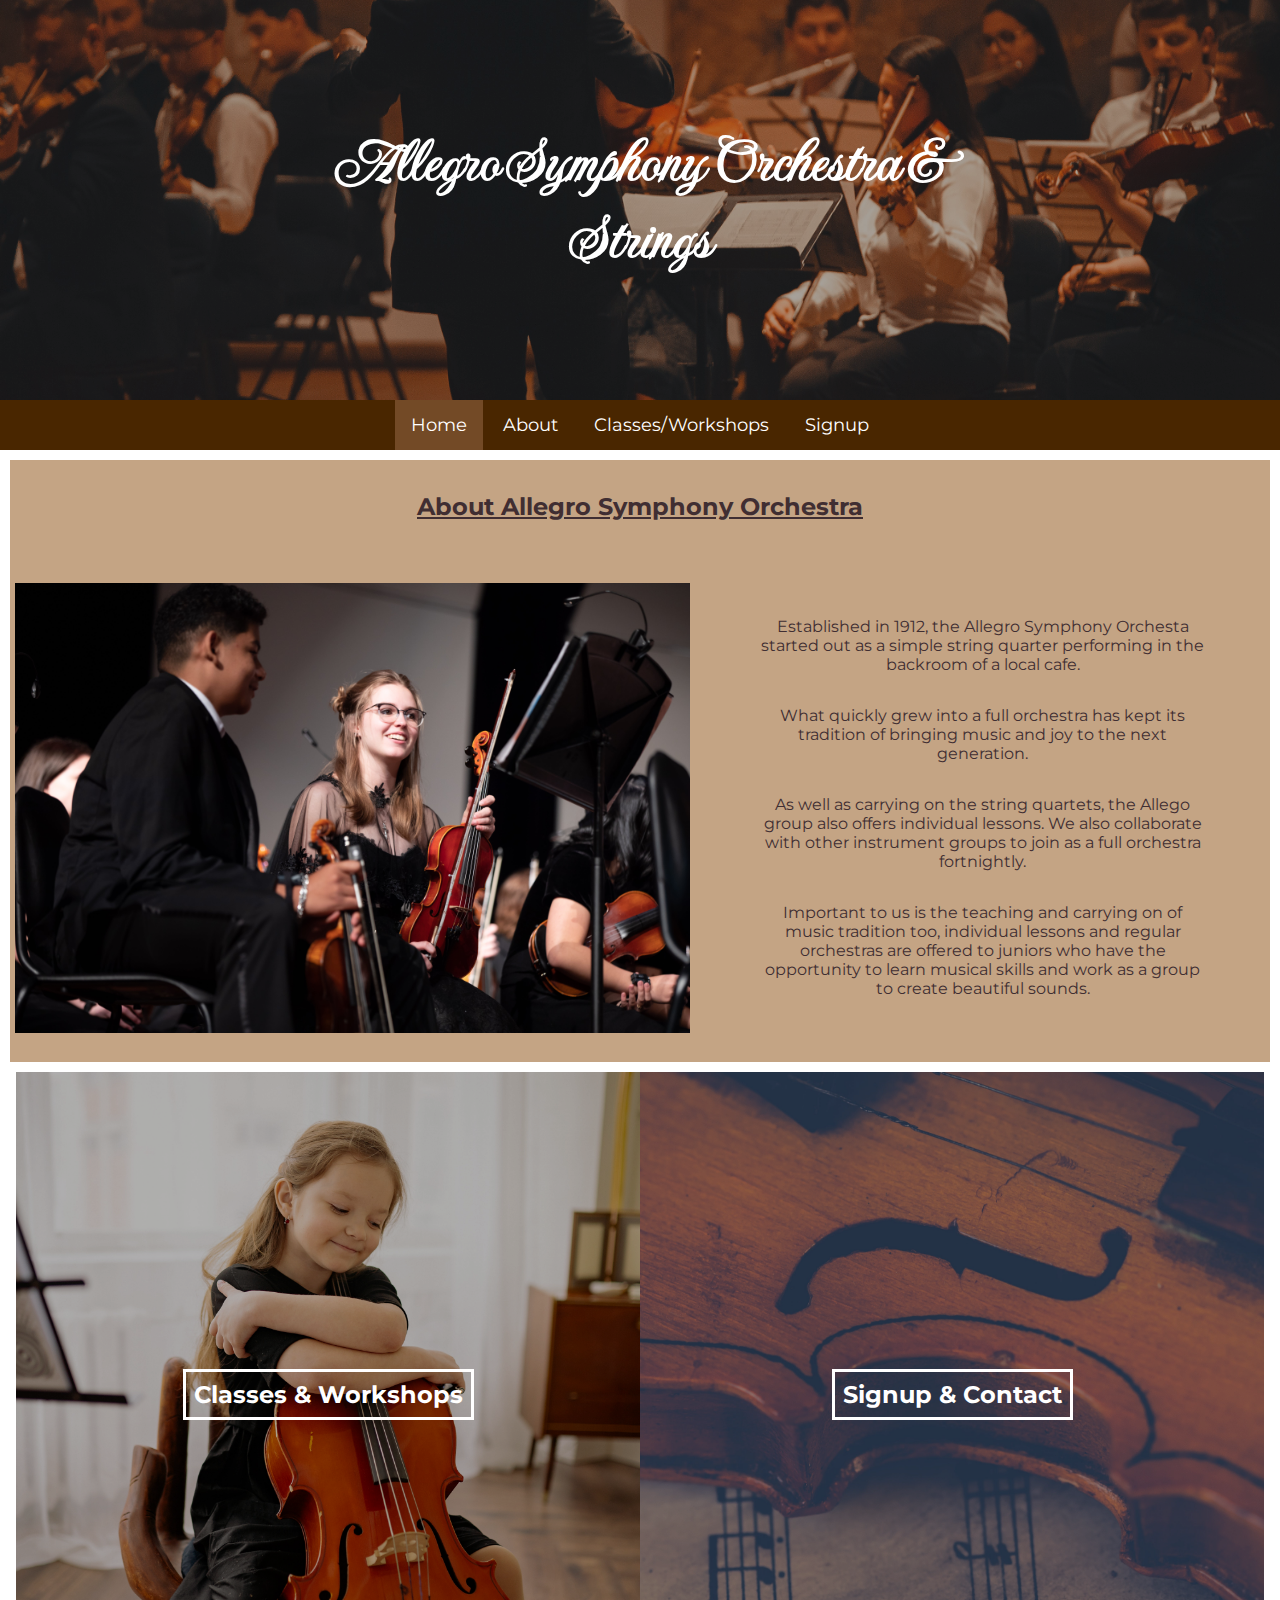
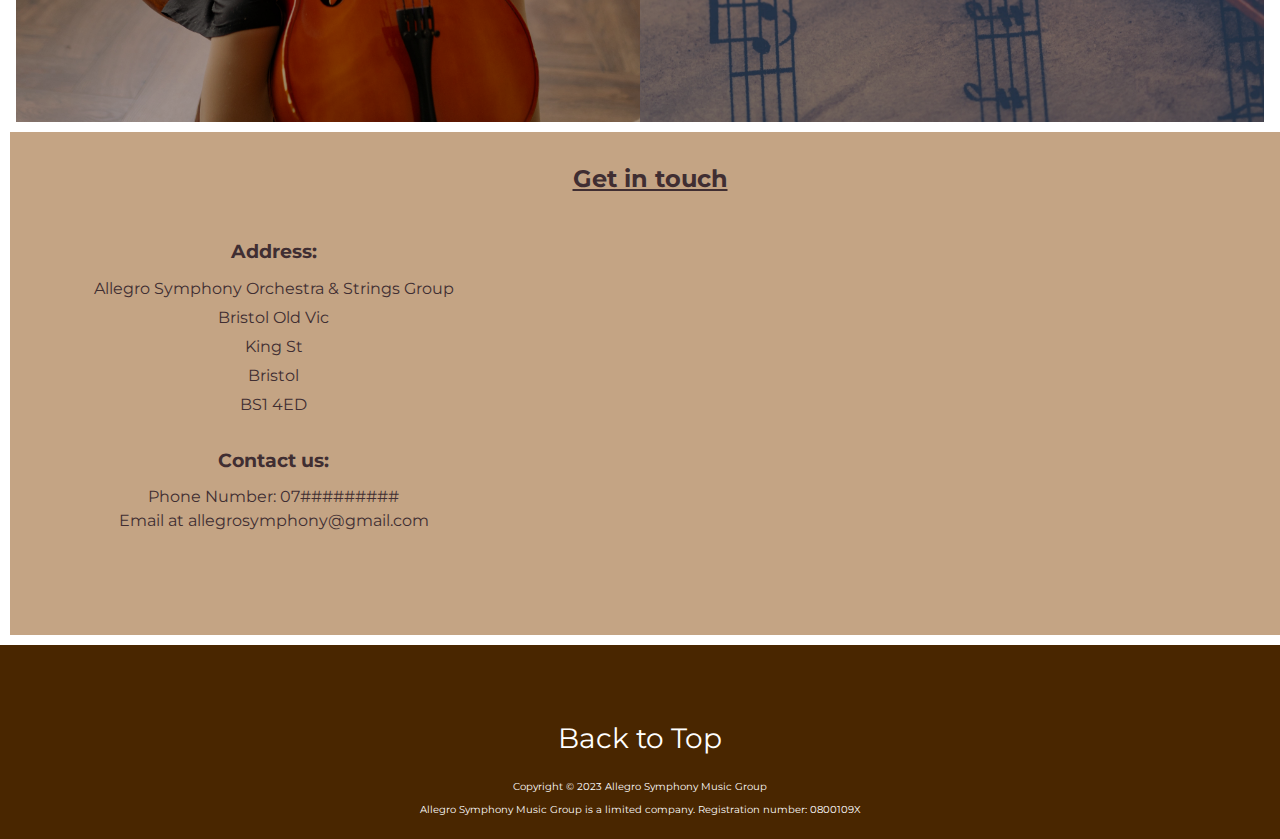
==== index.html @ e1b73933 "start of different screen sizes css, variable name rechanges" ====
<!DOCTYPE html>
<html lang="en-GB">
    <head>
        <meta charset="UTF-8">
        <meta name="viewport" content="width=device-width, initial-scale=1.0">
        <meta name="description" content="Code Institute Milestone Project 1. Orchestra and Strings Group.">
        <meta name="keywords" content="Orchestra, Strings, Milestone Project 1, Allegro Symphony">
        <meta name="author" content="Marcus Parker">

        <title>Allegro Symphony Orchestra</title>

        <!-- Add Bootstrap or other css framework -->
        <link rel="stylesheet" href="https://use.fontawesome.com/releases/v5.6.3/css/all.css" integrity="sha384-UHRtZLI+pbxtHCWp1t77Bi1L4ZtiqrqD80Kn4Z8NTSRyMA2Fd33n5dQ8lWUE00s/" crossorigin="anonymous"/>
        <link rel="stylesheet" href="assets/css/style.css">
    </head>

    <body>

        <!-- header including banner image and navbar -->
        <header>
            <div class="headerImage">
                <div class="headerTitle">
                    <h1>
                        <a href="index.html" title="Allegro Symphony Orchestra & Strings" rel="home">Allegro Symphony Orchestra & Strings</a>
                    </h1>
                </div>
            </div>
        </header>

        <!-- navbar -->
        <nav id="navBar">
            <ul>
                <li><a class="active" href="index.html" aria-label="Homepage for the music group">Home</a></li>
                <li><a href="about.html" aria-label="Information about the music group">About</a></li>
                <li><a href="classes.html" aria-label="Scheduling of different classes and workshops">Classes/Workshops</a></li>
                <li><a href="signup_form.html" aria-label="Signup as new applicatant or teacher to the music group">Signup</a></li>
            </ul>
        </nav>

        <!-- section about, has information about the overall website -->
        <section id="homeAbout">
            <h2> About Allegro Symphony Orchestra</h2>
            <div class="displayRow">
                <!-- <div> -->
                <img src="assets/images/orchestra-break.jpg" alt="orchestra players chatting during break">
                <!-- </div> -->

                <div class="text-center">
                    <p>Established in 1912, the Allegro Symphony Orchesta started out as a simple string quarter performing in the backroom of a local cafe.</p>
                    <p>What quickly grew into a full orchestra has kept its tradition of bringing music and joy to the next generation.</p>
                    <p>As well as carrying on the string quartets, the Allego group also offers individual lessons. We also collaborate with other instrument groups to join as a full orchestra fortnightly.</p>
                    <p>Important to us is the teaching and carrying on of music tradition too, individual lessons and regular orchestras are offered to juniors who have the opportunity to learn musical skills and work as a group to create beautiful sounds.</p>
                </div>
            </div>

            <!-- <img src="assets/images/orchestra-starters.jpg" alt="flute players in orchestra"> -->
        </section>

        <div id="homeClickthrough">
            <!-- section classes, redirects to webpage with information about different classes and times -->
            <div id="homeClasses">
                <h2><a href="classes.html">Classes & Workshops</a></h2>
            </div>

            <!-- section signup, redirects to webpage with signups for new students and teachers -->
            <div id="homeSignup">
                <h2><a href="signup_form.html">Signup & Contact</a></h2>
            </div>
        </div>

        <!-- section map, contains address to location and embedded map for easy visual of location -->
        <section id="homeContact">
            <h2>Get in touch</h2>
            <div class="displayRow">
                <div id="address">
                    <h3>Address:</h3>
                    <p>Allegro Symphony Orchestra & Strings Group</p>
                    <p>Bristol Old Vic</p>
                    <p>King St</p>
                    <p>Bristol</p>
                    <p>BS1 4ED</p>
    
                    <br>
    
                    <h3>Contact us:</h3>
                    <p>Phone Number: 07#########</p>
                    <a href="https://mail.google.com/" target="_blank" aria-label="link to send us an email">Email at allegrosymphony@gmail.com</a><br>
                </div>
    
                <iframe id="map" src="https://bit.ly/2QVfkiy" height="300" width="100%"></iframe>
            </div>
        </section>

        <!-- footer including social media links, copyright and back to top nav -->
        <footer class="footer">
            <div class="footer-text">
                <!-- links to social media, open in new tab -->
                <ul id="socialNetworks">
                    <li><a href="https://www.facebook.com" target="_blank" aria-label="Link to external page Facebook social media page"><i class="fab fa-facebook"></i></a></li>
                    <li><a href="https://www.twitter.com" target="_blank" aria-label="Link to external page Twitter social media page"><i class="fab fa-twitter-square"></i></a></li>
                    <li><a href="https://www.linkedin.com" target="_blank" aria-label="Link to external page Linkedin social media page"><i class="fab fa-linkedin"></i></a></li>
                    <li><a href="https://www.youtube.com" target="_blank" aria-label="Link to external page Youtube social media page"><i class="fab fa-youtube-square"></i></a></li>
                    <li><a href="https://www.instagram.com" target="_blank" aria-label="Link to external page Instragram social media page"><i class="fab fa-instagram"></i></a></li>
                    <li><a href="https://www.pinterest.co.uk" target="_blank" aria-label="Link to external page Pinterest social media page"><i class="fab fa-pinterest"></i></a></li>
                    <li><a href="https://www.vimeo.com" target="_blank" aria-label="Link to external page Vimeo social media page"><i class="fab fa-vimeo"></i></a></li>
                </ul>
    
                <!-- link to top of the page -->
                <p><a href="#top">Back to Top</a></p>
    
                <!-- copyright information, small text -->
                <div id="copyright">
                    <p>Copyright © 2023 Allegro Symphony Music Group</p>
                    <p>Allegro Symphony Music Group is a limited company. Registration number: 0800109X</p>
                </div>     
            </div>
        </footer>
        
    </body>
</html>
---- assets/css/style.css ----
@import url('https://fonts.googleapis.com/css2?family=Montserrat&display=swap');
@import url('https://fonts.googleapis.com/css2?family=Imperial+Script&display=swap');


/* Full page general properties *************************************************************************************************************************/
* {
    margin: 0;
    padding: 0;
    border: 0;
}

body {
    color: #402e32;
    font-family: 'Montserrat', sans-serif;
}

h2, h3 {
    padding: 5px;
    padding-bottom: 10px;
}

p {
    padding: 2px;
    padding-bottom: 8px;
}

iframe {
    height: 350px;
    width: auto;
}

img {
    height: 340px;
    width: auto;
}

a, a:hover, a:visited, a:active {
    color: inherit;
    text-decoration: none;
}

section {
    background-color: #c4a484;
    text-align: center;
    margin: 10px;
    height: fit-content;
}
/********************************************************************************************************************************************************/


/* All Pages Header and its children properties */
header {
    left: 0;
    top: 0;
    width: 100%;
    background-color: #492600;
    /* color: white; */
    /* text-align: center;  */
    /* font-size: x-large;  */
}

.headerImage {
    background-image: url("../images/orchestra.jpg");
    background-color: #492600;
    height: 400px;
    background-position: center;
    background-repeat: no-repeat;
    background-size: cover;
    position: relative;

    box-shadow: inset 0 0 0 100vmax rgba(0, 0, 0, .3);

    object-fit: cover;
    object-position: 50% 50%;
}

.headerTitle {
    left: 50%;
    top: 50%;
    text-align: center;
    color: white;
    font-size: xx-large;
    font-family: 'Imperial Script', cursive;

    position: absolute;
    transform: translate(-50%, -50%);
}

/* .navBar {
    height: 30px;
    text-align: center;
    position: sticky;
    top: 0;
    padding: 0;
    overflow: hidden;
    background-color: #e5b079;
}

.navBar ul {
    margin-top: 3px;
}

.navBar li {
    text-align: center;
    display: inline;
    padding: 20px;
    text-decoration: none;
    font-size: large;
    color: black;
}

.navBar li:hover {
    background-color: #492600;
    color: white;
}

.navBar li.active {
    background-color: #492600;
    color: white;
} */

#navBar {
    position: sticky;
    top: 0;
    text-align: center;
}

#navBar ul {
    list-style-type: none;
    overflow: hidden;
    background-color: #492600;
    padding: 0;
    margin: 0;
}

#navBar li {
    display: inline-block;
    font-size: large;
}

#navBar a {
    display: block;
    color: white;
    text-align: center;
    padding: 14px 16px;
    text-decoration: none;
}

#navBar a.active{
    background-color: #734a26; 
    color: white;
}

#navBar a:hover{
    background-color: #734a26;
    color: white;
}

/********************************************************************************************************************************************************/


/* General sections properties **************************************************************************************************************************/


.displayRow {
    display: flex;
    flex-direction: row;
    flex-wrap: nowrap;
    justify-content: center;
    align-items: center;
}
/********************************************************************************************************************************************************/


/* Home Page About Section and its children properties **************************************************************************************************/
#homeAbout {
    height: fit-content;
    display: flex;
    flex-direction: column;
    /* align-items: center; */
}

#homeAbout h2 {
    text-align: center;
    padding: 2rem;
    text-decoration: underline;
}

#homeAbout img {
    /* border: 2px solid #402e32; */
    height: 450px;
    padding: 5px;
}

.text-center {
    padding: 3rem;
    /* border: 2px solid #402e32; */
}

.text-center p {
    padding: 1rem;
}
/********************************************************************************************************************************************************/


/* Home Page Signup Section properties ******************************************************************************************************************/
#homeClickthrough {
    display: flex;
    flex-direction: row;
    flex-wrap: nowrap;
    /* width: 100%; */
    padding-right: 1rem;
    padding-left: 1rem;
    text-align: center;
}

#homeClasses {
    height: 650px;
    width: 100%;

    background-color: #492600;
    color: white;
    background-image: url("../images/cello_child.jpg");

    background-position: center;
    background-repeat: no-repeat;
    background-size: cover;
    /* position: relative; */

    box-shadow: inset 0 0 0 100vmax rgba(0, 0, 0, .3);

    display: grid;
    align-items: center;
}

#homeClasses a {
    border: 3px solid white;
    padding: 8px;
}

#homeSignup {
    height: 650px;
    width: 100%;

    background-color: #492600;
    color: white;
    background-image: url("../images/violin.jpg");

    background-position: center;
    background-repeat: no-repeat;
    background-size: cover;
    /* position: relative; */

    box-shadow: inset 0 0 0 100vmax rgba(0, 0, 0, .3);

    display: grid;
    align-items: center;
}

#homeSignup a {
    border: 3px solid white;
    padding: 8px;
}
/********************************************************************************************************************************************************/


/* Home Page Contact Section children properties *******************************************************************************************************/
#homeContact {
    height: fit-content;
    width: 100%;
    display: flex;
    flex-direction: column;
    flex-wrap: nowrap;
}

#homeContact h2 {
    padding: 2rem;
    text-decoration: underline;
}

#address {
    /* border: 2px solid #402e32; */
    height: 400px;
    width: 40%;
}

#address h3 {
    padding: 2%;
}

#address p {
    padding: 1%;
}

#map {
    /* border: 2px solid #402e32; */
    height: 400px;
    width: 58%;
    padding: 5px;
}
/*******************************************************************************************************************************************************/


/* All pages Footer and its children properties *********************************************************************************************************/
.footer {
    /* position: relative; */
    /* left: 0; */
    /* bottom: 0; */
    /* height: 165px; */
    /* width: 100%; */
    background-color: #492600;

    /* justify-content: center; */
    /* align-items: center; */

    /* text-align: center; */
    color: white;
    font-size: 175%;
}

.footer-text {
    text-align: center;
}

#socialNetworks {
    padding: 20px;
}

#socialNetworks li {
    list-style-type: none;
    display: inline;
    margin-left: 10px;
}

#copyright {
    padding: 15px;
    font-size: x-small;
}
/********************************************************************************************************************************************************/


/* All Pages Mobile first queries ***********************************************************************************************************************/
/* Larger than mobile */
@media only screen and (min-width: 400px) {
    #homeClickthrough {
        flex-direction: column;
    }

    .displayRow {
        flex-direction: column;
    }
}

/* Larger than phablet */
@media only screen and (min-width: 550px) {
    #homeClickthrough {
        flex-direction: column;
    }

    .displayRow {
        flex-direction: column;
    }
}

/* Larger than tablet */
@media only screen and (min-width: 750px) {
    #homeClickthrough {
        flex-direction: row;
    }

    .displayRow {
        flex-direction: column;
    }
}

/* Larger than desktop */
@media only screen and (min-width: 1000px) {

}

/* Larger than Desktop HD */
@media only screen and (min-width: 1200px) {
    #homeClickthrough {
        flex-direction: row;
    }

    .displayRow {
        flex-direction: row;
    }
}
/********************************************************************************************************************************************************/
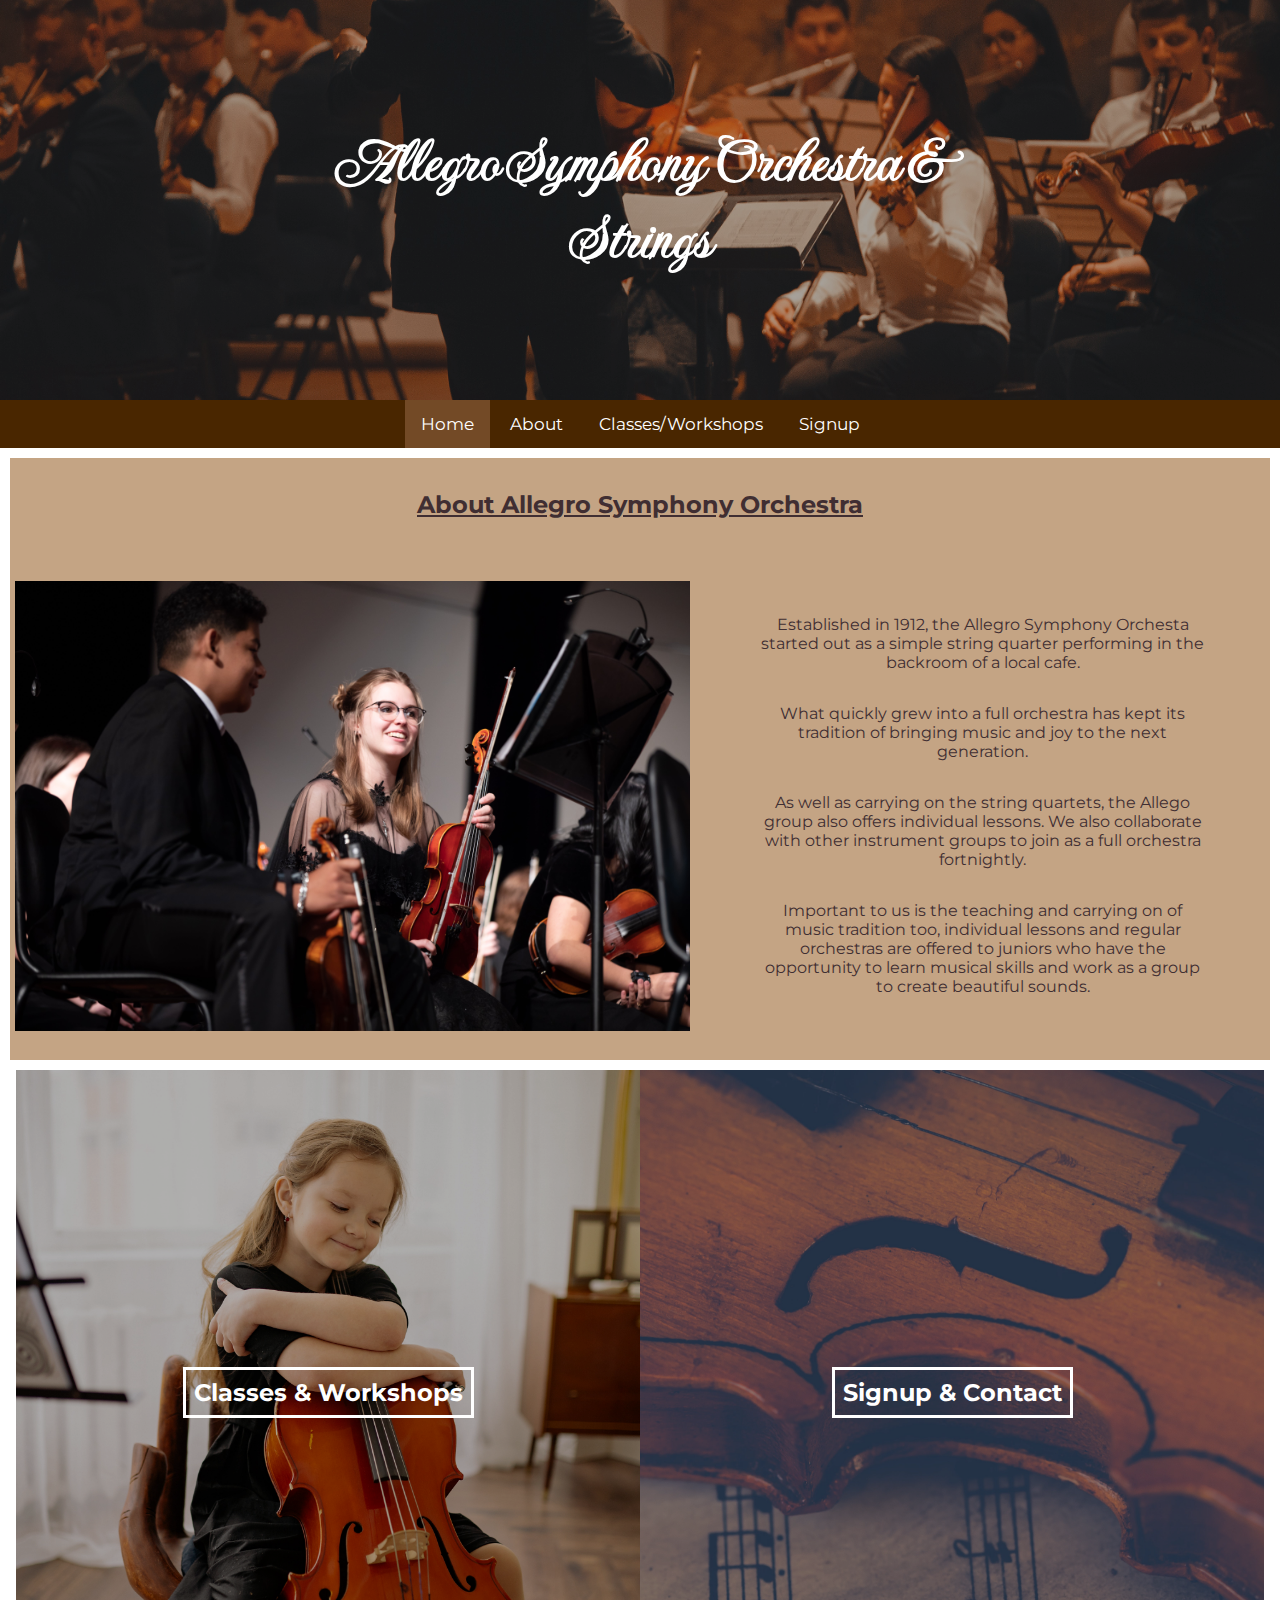
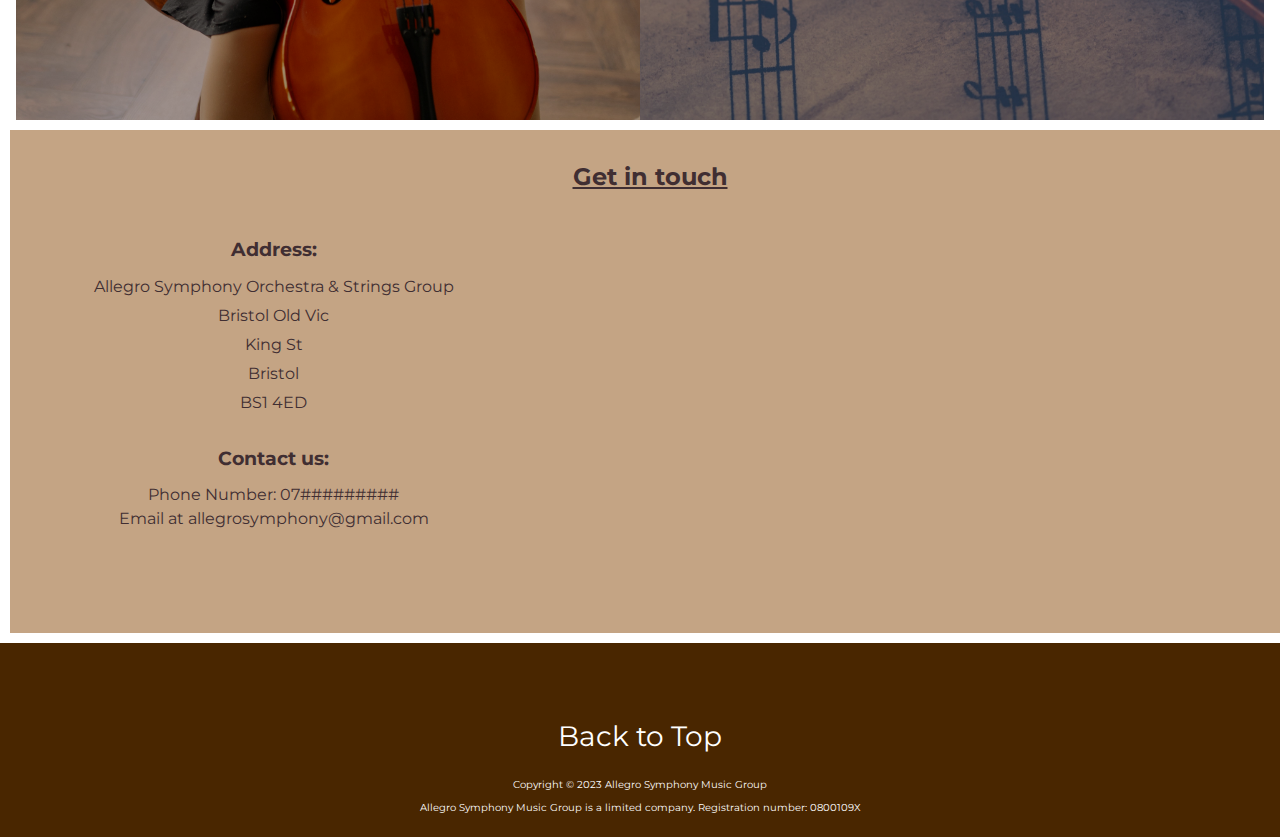
==== commit 678da81f: "mobile navbar: burger < 750px / blocks > 750px" ====
--- a/index.html
+++ b/index.html
@@ -29,11 +29,12 @@
 
         <!-- navbar -->
         <nav id="navBar">
-            <ul>
-                <li><a class="active" href="index.html" aria-label="Homepage for the music group">Home</a></li>
+            <a class="burgerIcon" href="javascript:void(0);" onclick="myFunction()"><i class="fa fa-bars"></i></a>
+            <ul id="menu">
+                <li><a class="active" href="index.html"  aria-label="Homepage for the music group">Home</a></li>
                 <li><a href="about.html" aria-label="Information about the music group">About</a></li>
-                <li><a href="classes.html" aria-label="Scheduling of different classes and workshops">Classes/Workshops</a></li>
-                <li><a href="signup_form.html" aria-label="Signup as new applicatant or teacher to the music group">Signup</a></li>
+                <li><a href="classes.html"  aria-label="Scheduling of different classes and workshops">Classes/Workshops</a></li>
+                <li><a href="signup_form.html"  aria-label="Signup as new applicatant or teacher to the music group">Signup</a></li>
             </ul>
         </nav>
 
@@ -45,7 +46,7 @@
                 <img src="assets/images/orchestra-break.jpg" alt="orchestra players chatting during break">
                 <!-- </div> -->
 
-                <div class="text-center">
+                <div class="textBody">
                     <p>Established in 1912, the Allegro Symphony Orchesta started out as a simple string quarter performing in the backroom of a local cafe.</p>
                     <p>What quickly grew into a full orchestra has kept its tradition of bringing music and joy to the next generation.</p>
                     <p>As well as carrying on the string quartets, the Allego group also offers individual lessons. We also collaborate with other instrument groups to join as a full orchestra fortnightly.</p>
@@ -87,13 +88,21 @@
                     <a href="https://mail.google.com/" target="_blank" aria-label="link to send us an email">Email at allegrosymphony@gmail.com</a><br>
                 </div>
     
-                <iframe id="map" src="https://bit.ly/2QVfkiy" height="300" width="100%"></iframe>
+                <iframe id="map" frameborder="0" src="https://www.google.com/maps/embed/v1/place?q=Bristol+Old+Vic+Theatre+School,+Downside+Road,+Clifton,+Bristol,+UK&key=AIzaSyBFw0Qbyq9zTFTd-tUY6dZWTgaQzuU17R8"></iframe>
+                <!-- <iframe id="map" src="https://bit.ly/2QVfkiy" height="300" width="100%"></iframe> -->
+                <!-- <div style="max-width:100%; overflow:hidden; color:red;width:500px; height:500px;">
+                    <div id="my-map-canvas" style="height:100%; width:100%;max-width:100%;">
+                        <iframe style="height:100%;width:100%;border:0;" frameborder="0" src="https://www.google.com/maps/embed/v1/place?q=Bristol+Old+Vic+Theatre+School,+Downside+Road,+Clifton,+Bristol,+UK&key=AIzaSyBFw0Qbyq9zTFTd-tUY6dZWTgaQzuU17R8"></iframe>
+                    </div>
+                    <a class="our-googlemap-code" href="https://kbj9qpmy.com/bp" id="get-map-data">Internet Provider</a>
+                    <style>#my-map-canvas img{max-height:none;max-width:none!important;background:none!important;}</style>
+                </div> -->
             </div>
         </section>
 
         <!-- footer including social media links, copyright and back to top nav -->
         <footer class="footer">
-            <div class="footer-text">
+            <div class="footerText">
                 <!-- links to social media, open in new tab -->
                 <ul id="socialNetworks">
                     <li><a href="https://www.facebook.com" target="_blank" aria-label="Link to external page Facebook social media page"><i class="fab fa-facebook"></i></a></li>
@@ -116,5 +125,15 @@
             </div>
         </footer>
         
+        <script>
+            function myFunction() {
+                var x = document.getElementById("menu");
+                if (x.style.display === "block") {
+                    x.style.display = "none";
+                } else {
+                    x.style.display = "block";
+                }
+            }
+        </script>
     </body>
 </html>--- a/assets/css/style.css
+++ b/assets/css/style.css
@@ -86,40 +86,7 @@
     transform: translate(-50%, -50%);
 }
 
-/* .navBar {
-    height: 30px;
-    text-align: center;
-    position: sticky;
-    top: 0;
-    padding: 0;
-    overflow: hidden;
-    background-color: #e5b079;
-}
-
-.navBar ul {
-    margin-top: 3px;
-}
-
-.navBar li {
-    text-align: center;
-    display: inline;
-    padding: 20px;
-    text-decoration: none;
-    font-size: large;
-    color: black;
-}
-
-.navBar li:hover {
-    background-color: #492600;
-    color: white;
-}
-
-.navBar li.active {
-    background-color: #492600;
-    color: white;
-} */
-
-#navBar {
+/* #navBar {
     position: sticky;
     top: 0;
     text-align: center;
@@ -154,12 +121,47 @@
 #navBar a:hover{
     background-color: #734a26;
     color: white;
-}
-
+} */
+
+#navBar {
+    position: sticky;
+    top: 0;
+    text-align: center;
+}
+  
+#navBar #menu {
+    list-style-type: none;
+    overflow: hidden;
+    background-color: #492600;
+    padding: 0;
+    margin: 0;
+    display: none;
+}
+  
+#navBar a {
+    color: white;
+    padding: 14px 16px;
+    text-decoration: none;
+    font-size: 17px;
+    display: block;
+    text-align: center;
+}
+  
+#navBar a.burgerIcon {
+    background: #492600;
+    display: block;
+}
+
+#navBar a:hover {
+    background-color: #734a26;
+    color: white;
+}
+
+.active {
+    background-color: #734a26; 
+    color: white;
+}
 /********************************************************************************************************************************************************/
-
-
-/* General sections properties **************************************************************************************************************************/
 
 
 .displayRow {
@@ -169,7 +171,6 @@
     justify-content: center;
     align-items: center;
 }
-/********************************************************************************************************************************************************/
 
 
 /* Home Page About Section and its children properties **************************************************************************************************/
@@ -192,12 +193,12 @@
     padding: 5px;
 }
 
-.text-center {
+.textBody {
     padding: 3rem;
     /* border: 2px solid #402e32; */
 }
 
-.text-center p {
+.textBody p {
     padding: 1rem;
 }
 /********************************************************************************************************************************************************/
@@ -301,6 +302,272 @@
 /*******************************************************************************************************************************************************/
 
 
+/* About Page People Info Sections ********************************************************************************************************************/
+.sectionLeft {
+    text-align: center;
+    /* height: 365px; */
+    width: 48%;
+    margin-left: 10px;
+}
+
+.sectionLeft img {
+    /* height: 90%; */
+    bottom: 0;
+    float: left;
+    padding-left: 5%;
+}
+
+.sectionLeft div {
+    height: 90%;
+    text-align: left;
+    bottom: 0;
+    float: right;
+    width: 60%;
+    margin-top: 5%;
+}
+
+.sectionRight {
+    text-align: center;
+    /* height: 365px; */
+    width: 48%;
+    margin-left: 10px;
+}
+
+.sectionRight img {
+    /* height: 90%; */
+    bottom: 0;
+    float: right;
+    padding-right: 5%;
+}
+
+.sectionRight div {
+    height: 90%;
+    text-align: right;
+    bottom: 0;
+    float: left;
+    width: 60%;
+    margin-top: 5%;
+}
+/*******************************************************************************************************************************************************/
+
+
+/* About Page Schedule Section children properties ***************************************************************************************************/
+#partnerGroups {
+    width: 100%;
+}
+/*******************************************************************************************************************************************************/
+
+
+/* About Page Image Box flip actions ********************************************************************************************************************/
+.flipImg {
+    /* height: 100%; */
+    width: 414px;
+    height: 292px;
+}
+
+.flipBox {
+    background-color: transparent;
+    width: 414px;
+    height: 292px;
+    perspective: 1000px;
+    padding-left: 5%;
+    padding-top: 1%;
+    display: inline-block;
+}
+
+.flipBoxInner {
+    /* position: relative; */
+    width: 414px;
+    height: 100%;
+    text-align: center;
+    transition: transform 0.8s;
+    transform-style: preserve-3d;
+}
+
+.flipBox:hover .flipBoxInner {
+    transform: rotateY(180deg);
+}
+
+.flipBoxFront, .flipBoxBack {
+    position: absolute;
+    width: 414px;
+    height: 100%;
+    -webkit-backface-visibility: hidden;
+    backface-visibility: hidden;
+}
+
+.buttonLink {
+    color: white;
+    text-decoration: underline;
+}
+
+.flipBoxBack p {
+    padding-top: 5%;
+}
+
+.flipBoxFront {
+    background-color: #bbb;
+    color: black;
+}
+
+.flipBoxBack {
+    background-color: #492600;
+    color: white;
+    transform: rotateY(180deg);
+}
+/********************************************************************************************************************************************************/
+
+
+/* Classes Page Info Section ********************************************************************************************************************/
+#sectionThird {
+    background-color: #c4a484;
+    /* text-align: center; */
+    margin: 10px;
+    /* height: 500px;  */
+    height: 365px;
+}
+
+#sectionThird div {
+    color: black;
+    /* background-color: rgba(0,0,0, 0.6); */
+    width: 32%;
+    height: 300px;
+    float: left;
+    padding: 30px 0 0 10px;
+    text-align: center;
+    margin: 2px;
+    overflow: scroll;
+    scrollbar-color: #492600 white;
+    scrollbar-width: auto;
+}
+
+
+/* Classes Page Schedule Section children properties ***************************************************************************************************/
+#schedule {
+    background-image: url("../images/orchestra.jpg");
+    background-repeat: no-repeat;
+    background-size: cover;
+    background-position: center;
+    /* width: 100%; */
+    overflow: hidden;
+}
+
+#schedule div {
+    color: #fafafa;
+    background-color: rgba(0, 0, 0, 0.6);
+    width: 24%;
+    height: 300px;
+    float: left;
+    padding: 30px 0 0 10px;
+    text-align: center;
+    margin: 2px;
+}
+
+#schedule h2 {
+    color: #fafafa;
+}
+/*******************************************************************************************************************************************************/
+
+.col {
+    flex: 1;
+}
+
+/* Contact Page Signup Section properties ****************************************************************************************************************************************/
+#contactSignup {
+    background-color: inherit;
+    border: 5px solid #c4a484;
+    text-align: center;
+}
+
+#contactSignup input {
+    padding: 10px;
+    border-radius: 10px;
+    box-shadow: 0 0 15px 4px rgba(156, 95, 15, 0.06);
+    background-color: rgba(233, 233, 237, 1.0);
+}
+
+#contactSignup fieldset {
+    text-align: center;
+    display: block;
+}
+
+#contactSignup div {
+    /* border: 1px solid #492600; */
+    /* width: 100%; */
+    padding: 5px 0;
+}
+
+#contactSignup legend {
+    font-size: x-large;
+}
+
+select {
+    padding: 10px;
+    border-radius: 10px;
+}
+
+textarea {
+    padding: 10px;
+    border-radius: 10px;
+    box-shadow: 0 0 15px 4px rgba(156, 95, 15, 0.06);
+    background-color: rgba(233, 233, 237, 1.0);
+}
+
+.block-label {
+    display: block;
+}
+
+fieldset legend {
+    display: table;
+    margin: auto;
+    text-align: center;
+}
+/*******************************************************************************************************************************************************/
+
+
+/* Contact Page Contact Details Section properties ****************************************************************************************************/
+#contactAddress {
+    text-align: center;
+}
+
+#contactAddress h2 {
+    padding-bottom: 5%;
+}
+/*******************************************************************************************************************************************************/
+
+
+/* Contact Page Newsletter Section properties ***********************************************************************************************************/
+#ContactNewsletter {
+    background-color: inherit;
+    border: 5px solid #c4a484;
+    text-align: center;
+    /* height: 100px; */
+    height: fit-content;
+}
+
+#ContactNewsletter input {
+    padding: 10px;
+    border-radius: 10px;
+    box-shadow: 0 0 15px 4px rgba(156, 95, 15, 0.06);
+    background-color: rgba(233, 233, 237, 1.0);
+    min-width: 225px;
+}
+
+#ContactNewsletter legend {
+    font-size: x-large;
+}
+
+button[type=submit] {
+    margin-left: 0.75rem;
+    padding: 0.75rem;
+    background-color: #5e361b;
+    color: white;
+    border: none;
+    border-radius: 5px;
+}
+/*******************************************************************************************************************************************************/
+
+
 /* All pages Footer and its children properties *********************************************************************************************************/
 .footer {
     /* position: relative; */
@@ -318,7 +585,7 @@
     font-size: 175%;
 }
 
-.footer-text {
+.footerText {
     text-align: center;
 }
 
@@ -342,6 +609,8 @@
 /* All Pages Mobile first queries ***********************************************************************************************************************/
 /* Larger than mobile */
 @media only screen and (min-width: 400px) {
+
+    /* Mobile burger navbar created with modified template code from https://www.w3schools.com/howto/howto_css_flip_box.asp */
     #homeClickthrough {
         flex-direction: column;
     }
@@ -353,6 +622,7 @@
 
 /* Larger than phablet */
 @media only screen and (min-width: 550px) {
+
     #homeClickthrough {
         flex-direction: column;
     }
@@ -364,6 +634,50 @@
 
 /* Larger than tablet */
 @media only screen and (min-width: 750px) {
+
+    #navBar {
+        position: sticky;
+        top: 0;
+        text-align: center;
+    }
+
+    #navBar #menu {
+        list-style-type: none;
+        overflow: hidden;
+        background-color: #492600;
+        padding: 0;
+        margin: 0;
+        display: block;
+    }
+
+    #navBar li {
+        display: inline-block;
+        font-size: large;
+    }
+
+    #navBar a {
+        color: white;
+        padding: 14px 16px;
+        text-decoration: none;
+        font-size: 17px;
+        display: inline-block;
+        text-align: center;
+    }
+
+    #navBar a.burgerIcon {
+        display: none;
+    }
+
+    #navBar a:hover {
+        background-color: #734a26;
+        color: white;
+    }
+
+    .active {
+        background-color: #734a26; 
+        color: white;
+    } 
+
     #homeClickthrough {
         flex-direction: row;
     }
@@ -380,6 +694,7 @@
 
 /* Larger than Desktop HD */
 @media only screen and (min-width: 1200px) {
+
     #homeClickthrough {
         flex-direction: row;
     }
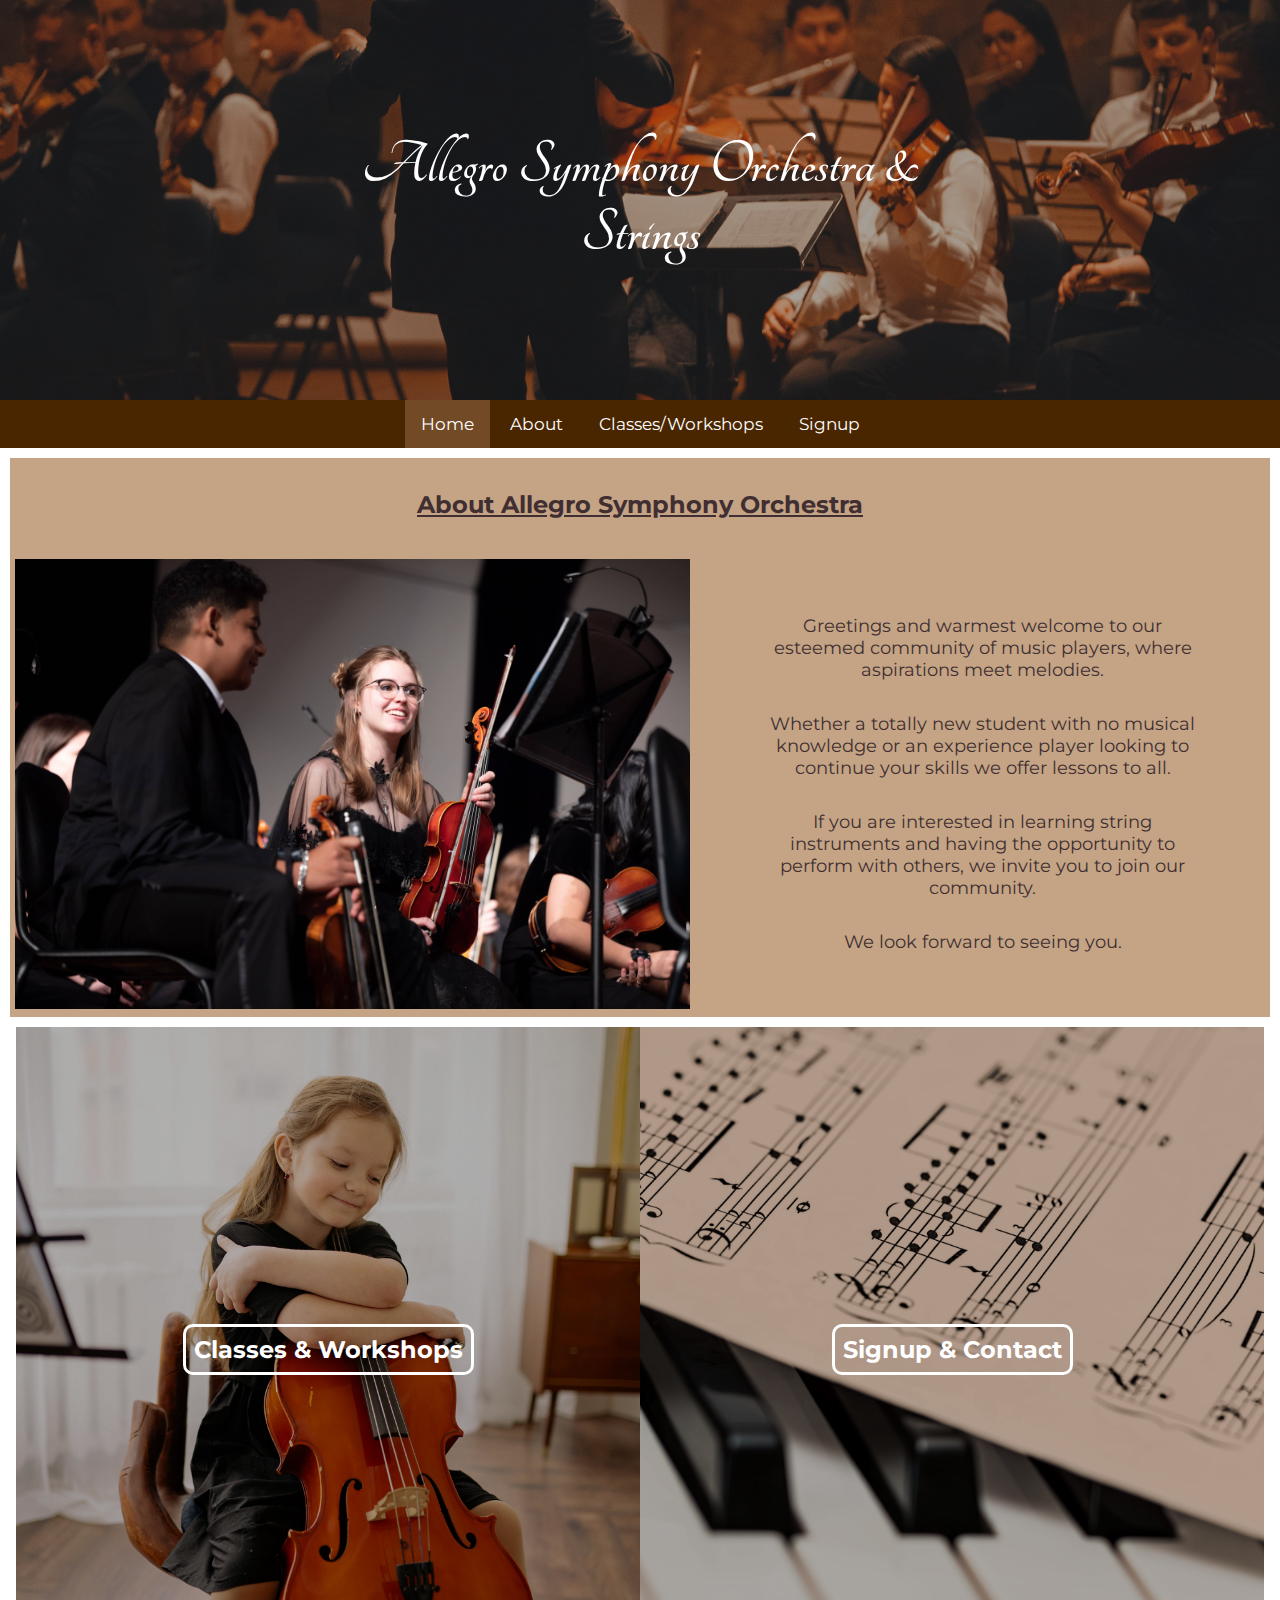
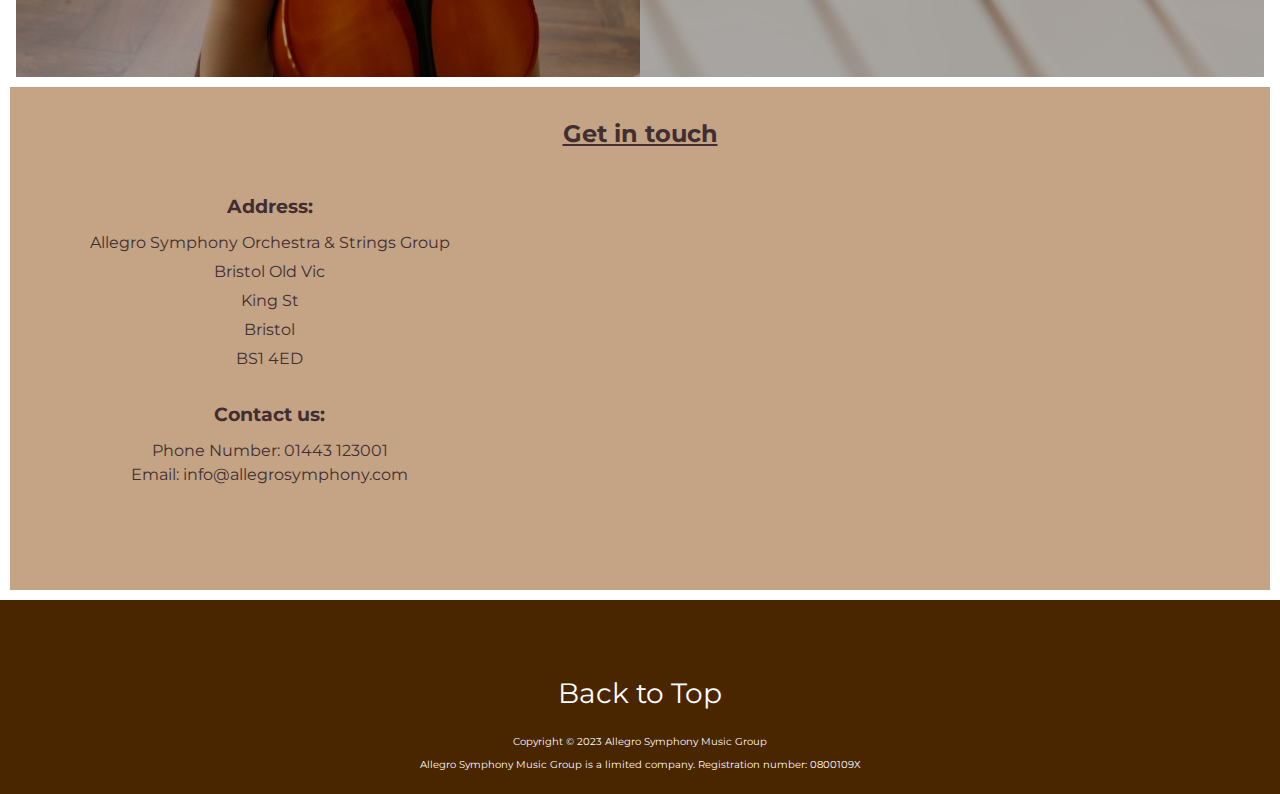
==== commit cee3c36f: "Text for sections finalised, section layouts made better with flex, images compressed" ====
--- a/index.html
+++ b/index.html
@@ -9,7 +9,7 @@
 
         <title>Allegro Symphony Orchestra</title>
 
-        <!-- Add Bootstrap or other css framework -->
+        <!-- CSS and other external links -->
         <link rel="stylesheet" href="https://use.fontawesome.com/releases/v5.6.3/css/all.css" integrity="sha384-UHRtZLI+pbxtHCWp1t77Bi1L4ZtiqrqD80Kn4Z8NTSRyMA2Fd33n5dQ8lWUE00s/" crossorigin="anonymous"/>
         <link rel="stylesheet" href="assets/css/style.css">
     </head>
@@ -27,7 +27,7 @@
             </div>
         </header>
 
-        <!-- navbar -->
+        <!-- navbar, collapses to burger icon on smaller screens -->
         <nav id="navBar">
             <a class="burgerIcon" href="javascript:void(0);" onclick="myFunction()"><i class="fa fa-bars"></i></a>
             <ul id="menu">
@@ -42,34 +42,33 @@
         <section id="homeAbout">
             <h2> About Allegro Symphony Orchestra</h2>
             <div class="displayRow">
-                <!-- <div> -->
                 <img src="assets/images/orchestra-break.jpg" alt="orchestra players chatting during break">
-                <!-- </div> -->
 
                 <div class="textBody">
-                    <p>Established in 1912, the Allegro Symphony Orchesta started out as a simple string quarter performing in the backroom of a local cafe.</p>
-                    <p>What quickly grew into a full orchestra has kept its tradition of bringing music and joy to the next generation.</p>
-                    <p>As well as carrying on the string quartets, the Allego group also offers individual lessons. We also collaborate with other instrument groups to join as a full orchestra fortnightly.</p>
-                    <p>Important to us is the teaching and carrying on of music tradition too, individual lessons and regular orchestras are offered to juniors who have the opportunity to learn musical skills and work as a group to create beautiful sounds.</p>
+                    <p>Greetings and warmest welcome to our esteemed community of music players, where aspirations meet melodies.</p>
+                    <p>Whether a totally new student with no musical knowledge or an experience player looking to continue your skills we offer lessons to all.</p>
+                    <p>If you are interested in learning string instruments and having the opportunity to perform with others, we invite you to join our community.</p>
+                    <p>We look forward to seeing you.</p>
                 </div>
             </div>
 
             <!-- <img src="assets/images/orchestra-starters.jpg" alt="flute players in orchestra"> -->
         </section>
 
+        <!-- section clickthrough, image links to other pages on the website -->
         <div id="homeClickthrough">
             <!-- section classes, redirects to webpage with information about different classes and times -->
             <div id="homeClasses">
-                <h2><a href="classes.html">Classes & Workshops</a></h2>
+                <h2><a href="classes.html" aria-label="Link to Classes & Workshops Page">Classes & Workshops</a></h2>
             </div>
 
             <!-- section signup, redirects to webpage with signups for new students and teachers -->
             <div id="homeSignup">
-                <h2><a href="signup_form.html">Signup & Contact</a></h2>
+                <h2><a href="signup_form.html" aria-label="Link to Signup Page">Signup & Contact</a></h2>
             </div>
         </div>
 
-        <!-- section map, contains address to location and embedded map for easy visual of location -->
+        <!-- section contact, contains address to location and embedded map for easy visual of location -->
         <section id="homeContact">
             <h2>Get in touch</h2>
             <div class="displayRow">
@@ -84,20 +83,11 @@
                     <br>
     
                     <h3>Contact us:</h3>
-                    <p>Phone Number: 07#########</p>
-                    <a href="https://mail.google.com/" target="_blank" aria-label="link to send us an email">Email at allegrosymphony@gmail.com</a><br>
+                    <p>Phone Number: 01443 123001</p>
+                    <a href="https://mail.google.com/" target="_blank" aria-label="link to send us an email">Email: info@allegrosymphony.com</a><br>
                 </div>
     
-                <iframe id="map" frameborder="0" src="https://www.google.com/maps/embed/v1/place?q=Bristol+Old+Vic+Theatre+School,+Downside+Road,+Clifton,+Bristol,+UK&key=AIzaSyBFw0Qbyq9zTFTd-tUY6dZWTgaQzuU17R8"></iframe>
-                <!-- <iframe id="map" src="https://bit.ly/2QVfkiy" height="300" width="100%"></iframe> -->
-                <!-- <div style="max-width:100%; overflow:hidden; color:red;width:500px; height:500px;">
-                    <div id="my-map-canvas" style="height:100%; width:100%;max-width:100%;">
-                        <iframe style="height:100%;width:100%;border:0;" frameborder="0" src="https://www.google.com/maps/embed/v1/place?q=Bristol+Old+Vic+Theatre+School,+Downside+Road,+Clifton,+Bristol,+UK&key=AIzaSyBFw0Qbyq9zTFTd-tUY6dZWTgaQzuU17R8"></iframe>
-                    </div>
-                    <a class="our-googlemap-code" href="https://kbj9qpmy.com/bp" id="get-map-data">Internet Provider</a>
-                    <style>#my-map-canvas img{max-height:none;max-width:none!important;background:none!important;}</style>
-                </div> -->
-            </div>
+                <iframe id="map" width="600" height="450" style="border:0" loading="lazy" allowfullscreen src="https://www.google.com/maps/embed/v1/view?zoom=17&center=51.4520%2C-2.5943&key=AIzaSyDOvRemYb4mXgLWiJe-MVTyju1aBvgNaJ4" aria-label="Map showing location of Old Vic location"></iframe>         
         </section>
 
         <!-- footer including social media links, copyright and back to top nav -->
@@ -125,6 +115,7 @@
             </div>
         </footer>
         
+        <!-- javascript code to open and close nav burger icon -->
         <script>
             function myFunction() {
                 var x = document.getElementById("menu");
--- a/assets/css/style.css
+++ b/assets/css/style.css
@@ -1,5 +1,5 @@
 @import url('https://fonts.googleapis.com/css2?family=Montserrat&display=swap');
-@import url('https://fonts.googleapis.com/css2?family=Imperial+Script&display=swap');
+@import url('https://fonts.googleapis.com/css2?family=Tangerine:wght@700&display=swap');
 
 
 /* Full page general properties *************************************************************************************************************************/
@@ -44,6 +44,14 @@
     text-align: center;
     margin: 10px;
     height: fit-content;
+}
+
+input, label {
+    /* display: block; */
+}
+
+legend {
+    padding: 10px;
 }
 /********************************************************************************************************************************************************/
 
@@ -80,7 +88,7 @@
     text-align: center;
     color: white;
     font-size: xx-large;
-    font-family: 'Imperial Script', cursive;
+    font-family: 'Tangerine', cursive;
 
     position: absolute;
     transform: translate(-50%, -50%);
@@ -200,6 +208,15 @@
 
 .textBody p {
     padding: 1rem;
+    font-size: large;
+}
+
+.textBodyLeft {
+    text-align: left;
+}
+
+.textBodyRight {
+    text-align: right;
 }
 /********************************************************************************************************************************************************/
 
@@ -237,6 +254,7 @@
 #homeClasses a {
     border: 3px solid white;
     padding: 8px;
+    border-radius: 10px;
 }
 
 #homeSignup {
@@ -245,7 +263,7 @@
 
     background-color: #492600;
     color: white;
-    background-image: url("../images/violin.jpg");
+    background-image: url("../images/piano.jpg");
 
     background-position: center;
     background-repeat: no-repeat;
@@ -261,6 +279,7 @@
 #homeSignup a {
     border: 3px solid white;
     padding: 8px;
+    border-radius: 10px;
 }
 /********************************************************************************************************************************************************/
 
@@ -268,7 +287,7 @@
 /* Home Page Contact Section children properties *******************************************************************************************************/
 #homeContact {
     height: fit-content;
-    width: 100%;
+    /* width: 100%; */
     display: flex;
     flex-direction: column;
     flex-wrap: nowrap;
@@ -308,6 +327,7 @@
     /* height: 365px; */
     width: 48%;
     margin-left: 10px;
+    padding-bottom: 10px;
 }
 
 .sectionLeft img {
@@ -331,6 +351,7 @@
     /* height: 365px; */
     width: 48%;
     margin-left: 10px;
+    padding-bottom: 10px;
 }
 
 .sectionRight img {
@@ -352,32 +373,36 @@
 
 
 /* About Page Schedule Section children properties ***************************************************************************************************/
-#partnerGroups {
-    width: 100%;
+#aboutPartnerGroups {
+    /* width: 100%; */
+    display: flex;
+    flex-direction: column;
+    /* flex-wrap: nowrap; */
+    /* justify-content: space-around; */
+    padding-bottom: 10px;
 }
 /*******************************************************************************************************************************************************/
 
 
 /* About Page Image Box flip actions ********************************************************************************************************************/
 .flipImg {
-    /* height: 100%; */
-    width: 414px;
-    height: 292px;
+    height: 100%;
+    background-size: cover;
 }
 
 .flipBox {
     background-color: transparent;
-    width: 414px;
-    height: 292px;
+    width: 100%;
+    height: 100%;
     perspective: 1000px;
-    padding-left: 5%;
-    padding-top: 1%;
-    display: inline-block;
+    /* padding-left: 5%; */
+    /* padding-top: 1%; */
+    /* display: inline-block; */
 }
 
 .flipBoxInner {
     /* position: relative; */
-    width: 414px;
+    width: 100%;
     height: 100%;
     text-align: center;
     transition: transform 0.8s;
@@ -390,15 +415,43 @@
 
 .flipBoxFront, .flipBoxBack {
     position: absolute;
-    width: 414px;
+    width: 100%;
     height: 100%;
     -webkit-backface-visibility: hidden;
     backface-visibility: hidden;
+
+    display: flex;
+    flex-direction: column;
+    justify-content: center;
+}
+
+.flipBoxFront h2 {
+    color: white;
+}
+
+#flipBoxBrass{
+    background-image: url("../images/orchestra-trumpets.jpg");
+    background-size: cover;
+}
+
+#flipBoxWood{
+    background-image: url("../images/orchestra-flutes.jpg");
+    background-size: cover;
+}
+
+#flipBoxChoir{
+    background-image: url("../images/orchestra-choir.jpg");
+    background-size: cover;
 }
 
 .buttonLink {
-    color: white;
-    text-decoration: underline;
+    color: white;    
+}
+
+.buttonLink a {
+    border: 3px solid white;
+    padding: 8px;
+    border-radius: 10px;
 }
 
 .flipBoxBack p {
@@ -442,41 +495,66 @@
 }
 
 
+.classesAbout {
+    height: 300px;
+    overflow: scroll;
+    scrollbar-color: #492600 white;
+    scrollbar-width: auto;
+}
+
+
 /* Classes Page Schedule Section children properties ***************************************************************************************************/
-#schedule {
+#classesSchedule {
     background-image: url("../images/orchestra.jpg");
     background-repeat: no-repeat;
     background-size: cover;
     background-position: center;
-    /* width: 100%; */
-    overflow: hidden;
-}
-
-#schedule div {
+
+    display: flex;
+    flex-direction: column;
+    text-align: center;
+    margin: 5px;
+}
+
+#classesSchedule > div {
+    background-color: rgba(0, 0, 0, 0.6);
+}
+
+.classesScheduleContainer {
     color: #fafafa;
+    /* background-color: rgba(0, 0, 0, 0.6); */
+    text-align: center;
+}
+
+#classesSchedule h2 {
+    color: #fafafa;
+}
+
+.classesScheduleBox {
+    /* border: 1px solid blue; */
+    height: 250px;
+    /* background-color: aquamarine; */
+    width: 32%;
+
     background-color: rgba(0, 0, 0, 0.6);
-    width: 24%;
-    height: 300px;
-    float: left;
-    padding: 30px 0 0 10px;
-    text-align: center;
-    margin: 2px;
-}
-
-#schedule h2 {
     color: #fafafa;
+    display: flex;
+    flex-direction: column;
+    justify-content: center;
+    margin: 10px 2px;
 }
 /*******************************************************************************************************************************************************/
 
-.col {
-    flex: 1;
-}
+
 
 /* Contact Page Signup Section properties ****************************************************************************************************************************************/
 #contactSignup {
     background-color: inherit;
     border: 5px solid #c4a484;
     text-align: center;
+    flex: 1;
+    width: 48%;
+    /* display: block; */
 }
 
 #contactSignup input {
@@ -488,7 +566,7 @@
 
 #contactSignup fieldset {
     text-align: center;
-    display: block;
+    /* display: block; */
 }
 
 #contactSignup div {
@@ -503,7 +581,7 @@
 
 select {
     padding: 10px;
-    border-radius: 10px;
+    border-radius: 10px;;
 }
 
 textarea {
@@ -517,6 +595,13 @@
     display: block;
 }
 
+.formButton {
+    padding:10px; 
+    display: flex; 
+    flex-direction: row; 
+    justify-content: center;
+}
+
 fieldset legend {
     display: table;
     margin: auto;
@@ -528,6 +613,10 @@
 /* Contact Page Contact Details Section properties ****************************************************************************************************/
 #contactAddress {
     text-align: center;
+    flex: 1;
+    align-self: stretch;
+    width: 48%;
+    height: auto;
 }
 
 #contactAddress h2 {
@@ -706,3 +795,44 @@
 /********************************************************************************************************************************************************/
 
 
+.flexColumn {
+    display: flex;
+    flex-direction: column;
+    text-align: center;
+    background-color: #c4a484;
+    margin: 5px;
+    padding: 10px 2px;
+}
+
+.flexColumn > h2 {
+    padding: 15px;
+}
+
+.flexRow {
+    display: flex;
+    flex-direction: row;
+    justify-content: space-evenly;
+}
+
+.flexCol {
+    display: flex;
+    flex-direction: column;
+}
+
+.flexBox {
+    /* border: 1px solid blue; */
+    /* border: 1px solid #492600; */
+    background-color: #c4a484;
+    width: 32%;
+}
+
+.flexBox > p {
+    padding: 5px 0;
+}
+
+.container {
+    height: 350px;
+    overflow: scroll;
+    scrollbar-color: #492600 white;
+    scrollbar-width: auto;
+}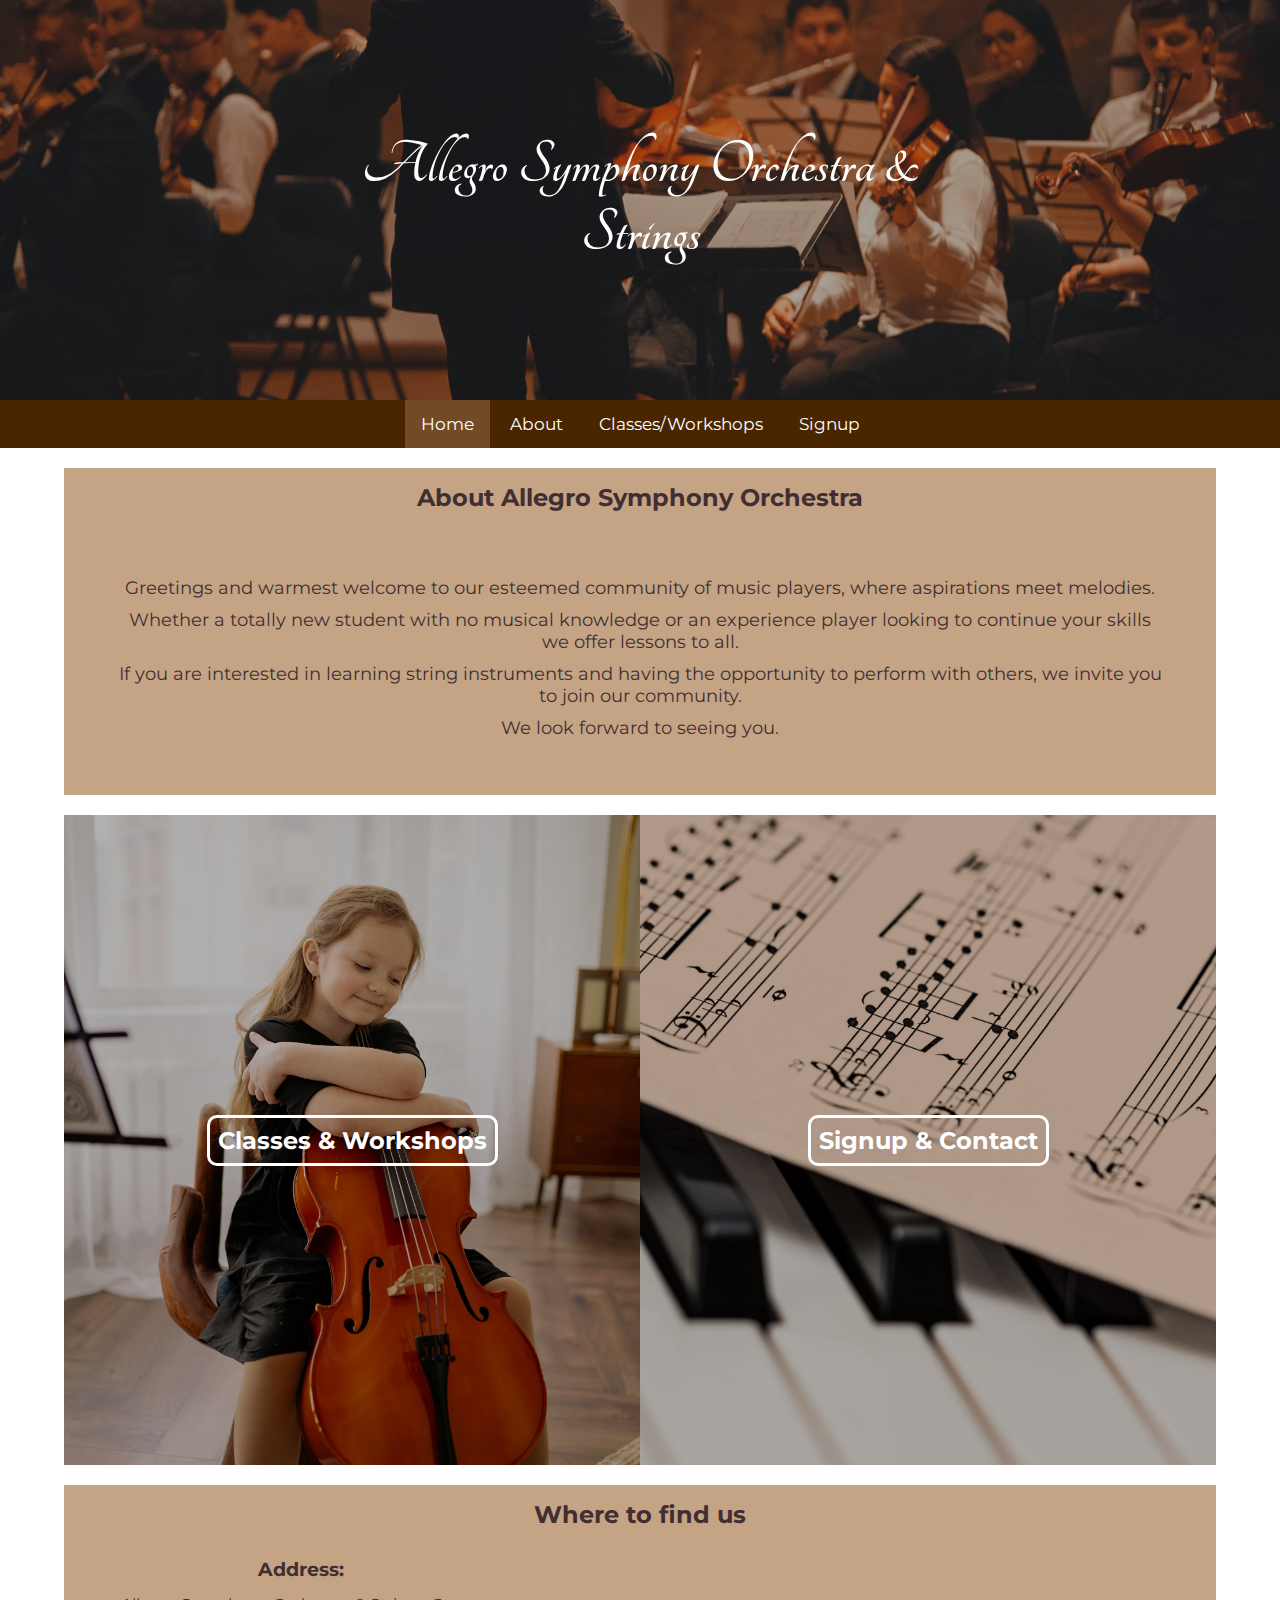
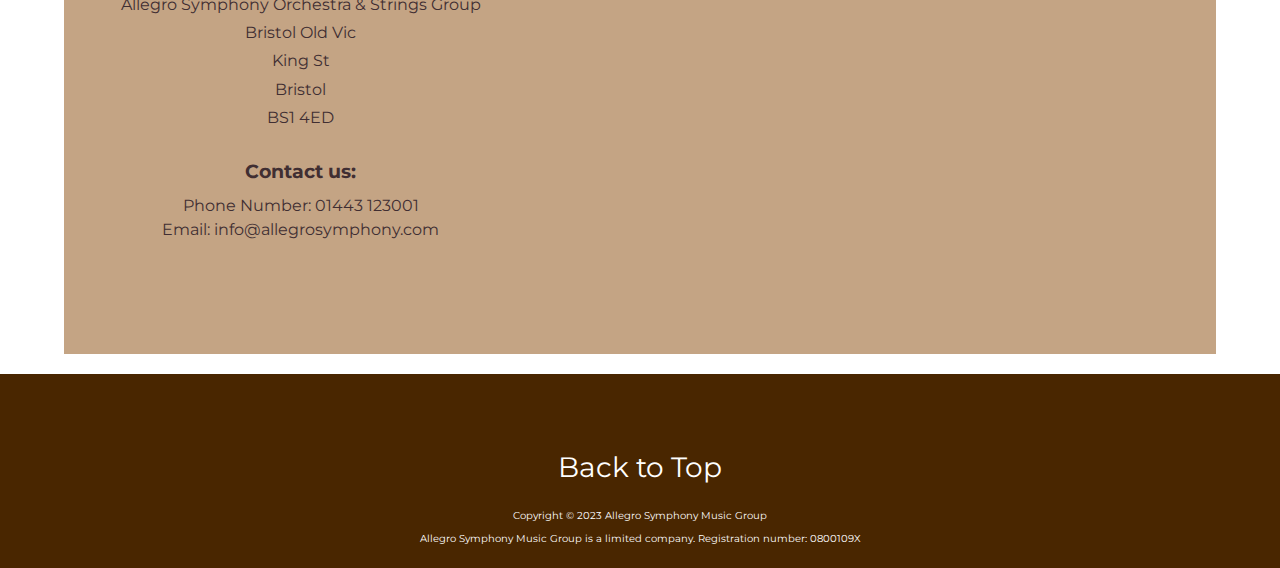
==== commit 65f8a425: "Removal of redundunt files, cleanup of desktop pages" ====
--- a/index.html
+++ b/index.html
@@ -15,7 +15,6 @@
     </head>
 
     <body>
-
         <!-- header including banner image and navbar -->
         <header>
             <div class="headerImage">
@@ -42,7 +41,7 @@
         <section id="homeAbout">
             <h2> About Allegro Symphony Orchestra</h2>
             <div class="displayRow">
-                <img src="assets/images/orchestra-break.jpg" alt="orchestra players chatting during break">
+                <!-- <img src="assets/images/orchestra-break.jpg" alt="orchestra players chatting during break"> -->
 
                 <div class="textBody">
                     <p>Greetings and warmest welcome to our esteemed community of music players, where aspirations meet melodies.</p>
@@ -56,7 +55,7 @@
         </section>
 
         <!-- section clickthrough, image links to other pages on the website -->
-        <div id="homeClickthrough">
+        <section id="homeClickthrough">
             <!-- section classes, redirects to webpage with information about different classes and times -->
             <div id="homeClasses">
                 <h2><a href="classes.html" aria-label="Link to Classes & Workshops Page">Classes & Workshops</a></h2>
@@ -66,11 +65,11 @@
             <div id="homeSignup">
                 <h2><a href="signup_form.html" aria-label="Link to Signup Page">Signup & Contact</a></h2>
             </div>
-        </div>
+        </section>
 
         <!-- section contact, contains address to location and embedded map for easy visual of location -->
         <section id="homeContact">
-            <h2>Get in touch</h2>
+            <h2>Where to find us</h2>
             <div class="displayRow">
                 <div id="address">
                     <h3>Address:</h3>
--- a/assets/css/style.css
+++ b/assets/css/style.css
@@ -15,8 +15,7 @@
 }
 
 h2, h3 {
-    padding: 5px;
-    padding-bottom: 10px;
+    padding: 15px 5px;
 }
 
 p {
@@ -30,7 +29,7 @@
 }
 
 img {
-    height: 340px;
+    height: 436px;
     width: auto;
 }
 
@@ -42,16 +41,12 @@
 section {
     background-color: #c4a484;
     text-align: center;
-    margin: 10px;
+    margin: 20px 5%;
     height: fit-content;
 }
 
-input, label {
-    /* display: block; */
-}
-
 legend {
-    padding: 10px;
+    padding: 15px 5px;
 }
 /********************************************************************************************************************************************************/
 
@@ -94,47 +89,11 @@
     transform: translate(-50%, -50%);
 }
 
-/* #navBar {
-    position: sticky;
-    top: 0;
-    text-align: center;
-}
-
-#navBar ul {
-    list-style-type: none;
-    overflow: hidden;
-    background-color: #492600;
-    padding: 0;
-    margin: 0;
-}
-
-#navBar li {
-    display: inline-block;
-    font-size: large;
-}
-
-#navBar a {
-    display: block;
-    color: white;
-    text-align: center;
-    padding: 14px 16px;
-    text-decoration: none;
-}
-
-#navBar a.active{
-    background-color: #734a26; 
-    color: white;
-}
-
-#navBar a:hover{
-    background-color: #734a26;
-    color: white;
-} */
-
 #navBar {
     position: sticky;
     top: 0;
     text-align: center;
+    z-index: 1;
 }
   
 #navBar #menu {
@@ -191,8 +150,6 @@
 
 #homeAbout h2 {
     text-align: center;
-    padding: 2rem;
-    text-decoration: underline;
 }
 
 #homeAbout img {
@@ -207,7 +164,6 @@
 }
 
 .textBody p {
-    padding: 1rem;
     font-size: large;
 }
 
@@ -227,8 +183,6 @@
     flex-direction: row;
     flex-wrap: nowrap;
     /* width: 100%; */
-    padding-right: 1rem;
-    padding-left: 1rem;
     text-align: center;
 }
 
@@ -291,11 +245,6 @@
     display: flex;
     flex-direction: column;
     flex-wrap: nowrap;
-}
-
-#homeContact h2 {
-    padding: 2rem;
-    text-decoration: underline;
 }
 
 #address {
@@ -403,7 +352,7 @@
 .flipBoxInner {
     /* position: relative; */
     width: 100%;
-    height: 100%;
+    height: 350px;
     text-align: center;
     transition: transform 0.8s;
     transform-style: preserve-3d;
@@ -432,6 +381,7 @@
 #flipBoxBrass{
     background-image: url("../images/orchestra-trumpets.jpg");
     background-size: cover;
+    height: 350px;
 }
 
 #flipBoxWood{
@@ -494,7 +444,6 @@
     scrollbar-width: auto;
 }
 
-
 .classesAbout {
     height: 300px;
     overflow: scroll;
@@ -513,7 +462,6 @@
     display: flex;
     flex-direction: column;
     text-align: center;
-    margin: 5px;
 }
 
 #classesSchedule > div {
@@ -546,15 +494,14 @@
 /*******************************************************************************************************************************************************/
 
 
-
 /* Contact Page Signup Section properties ****************************************************************************************************************************************/
 #contactSignup {
     background-color: inherit;
     border: 5px solid #c4a484;
     text-align: center;
-    flex: 1;
-    width: 48%;
-    /* display: block; */
+    /* flex: 1; */
+    width: 66%;
+    margin-right: 1%;
 }
 
 #contactSignup input {
@@ -613,10 +560,11 @@
 /* Contact Page Contact Details Section properties ****************************************************************************************************/
 #contactAddress {
     text-align: center;
-    flex: 1;
+    /* flex: 1; */
     align-self: stretch;
-    width: 48%;
+    width: 33%;
     height: auto;
+    margin-left: 1%;
 }
 
 #contactAddress h2 {
@@ -695,9 +643,17 @@
 /********************************************************************************************************************************************************/
 
 
+.stickyTitle {
+    position: sticky;
+    top: 0;
+    text-align: center;
+    margin-bottom: 2px;
+    background-color: #c4a484;
+}
+
 /* All Pages Mobile first queries ***********************************************************************************************************************/
 /* Larger than mobile */
-@media only screen and (min-width: 400px) {
+@media only screen and (min-width: 350px) {
 
     /* Mobile burger navbar created with modified template code from https://www.w3schools.com/howto/howto_css_flip_box.asp */
     #homeClickthrough {
@@ -800,7 +756,6 @@
     flex-direction: column;
     text-align: center;
     background-color: #c4a484;
-    margin: 5px;
     padding: 10px 2px;
 }
 
@@ -811,7 +766,8 @@
 .flexRow {
     display: flex;
     flex-direction: row;
-    justify-content: space-evenly;
+    justify-content: space-between;
+    margin-bottom: 20px;
 }
 
 .flexCol {
@@ -823,7 +779,7 @@
     /* border: 1px solid blue; */
     /* border: 1px solid #492600; */
     background-color: #c4a484;
-    width: 32%;
+    /* width: 32%; */
 }
 
 .flexBox > p {
@@ -831,8 +787,19 @@
 }
 
 .container {
-    height: 350px;
+    height: auto;
+    width: 49%;
+    margin-left: 0;
+    margin-right: 0;
     overflow: scroll;
     scrollbar-color: #492600 white;
     scrollbar-width: auto;
+}
+
+.containerFlip {
+    height: auto;
+    width: 49%;
+    margin-left: 10px;
+    margin-right: 10px;
+    overflow: none;
 }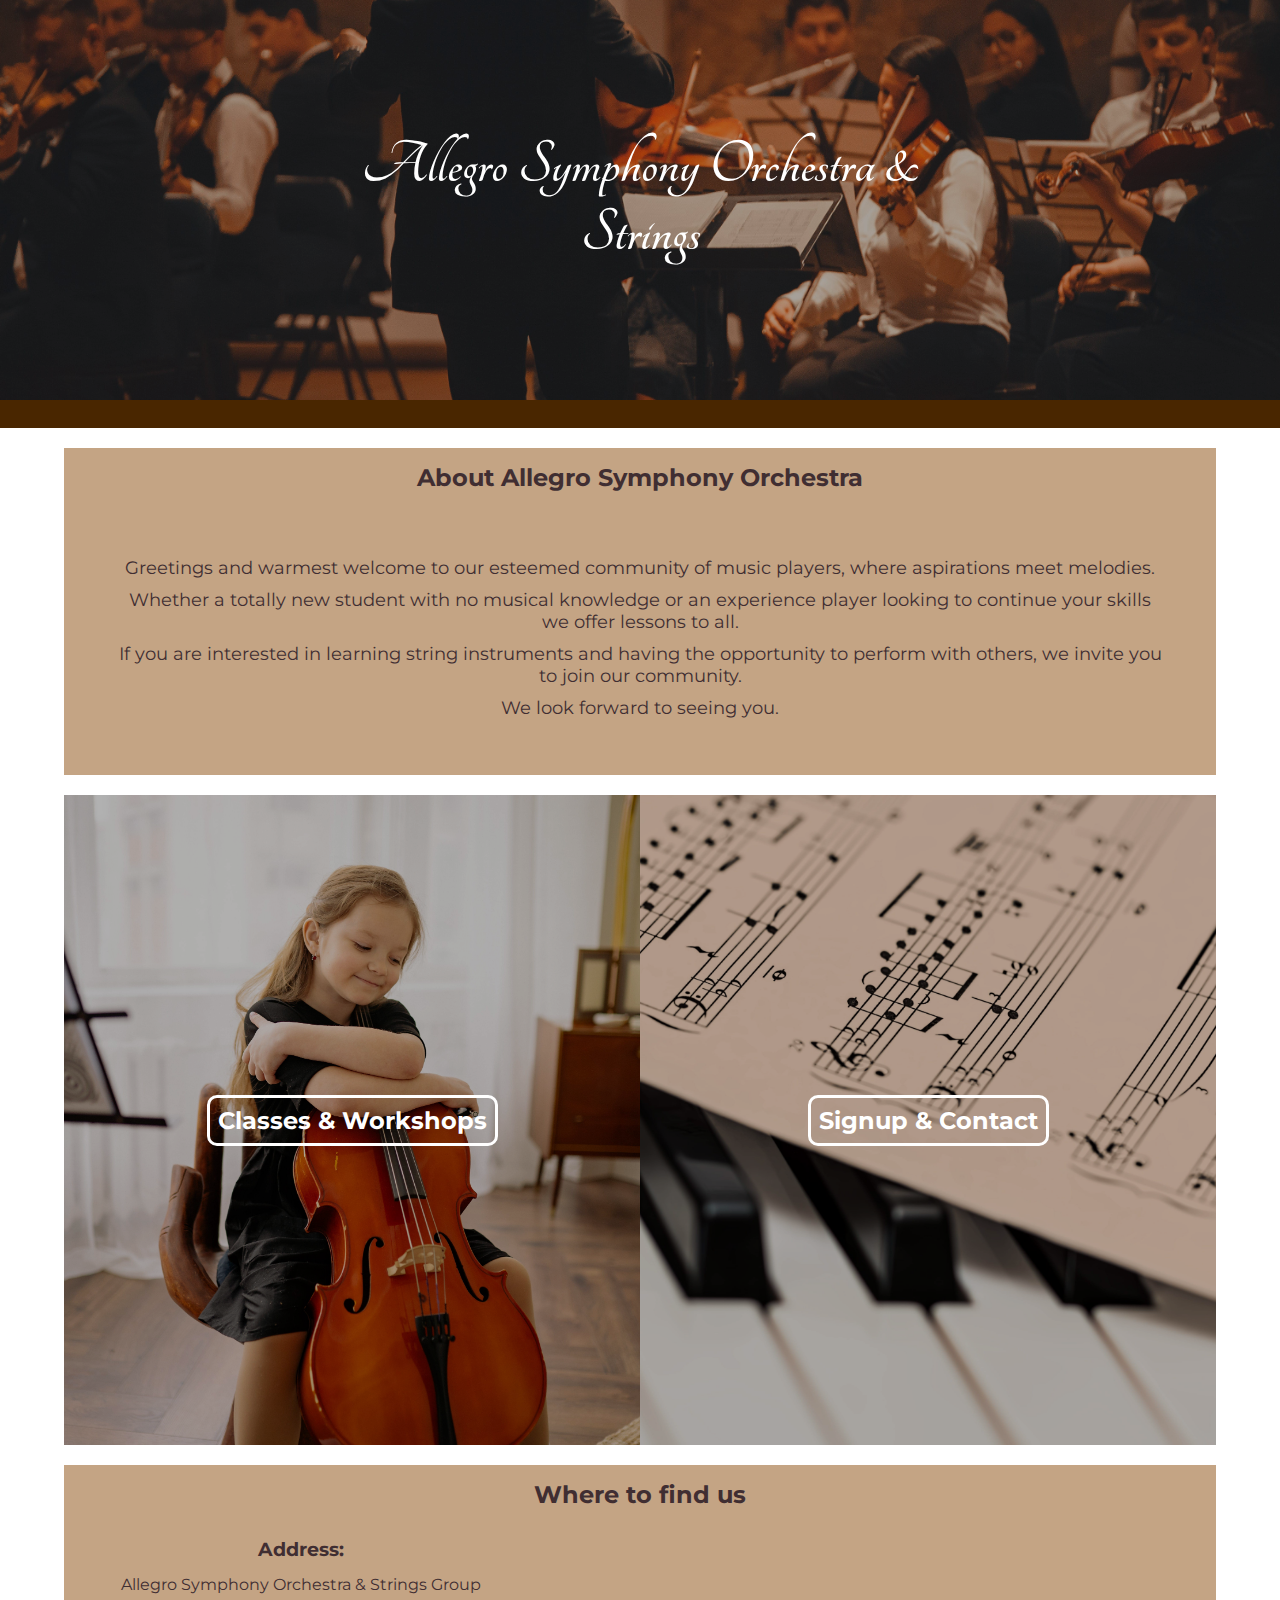
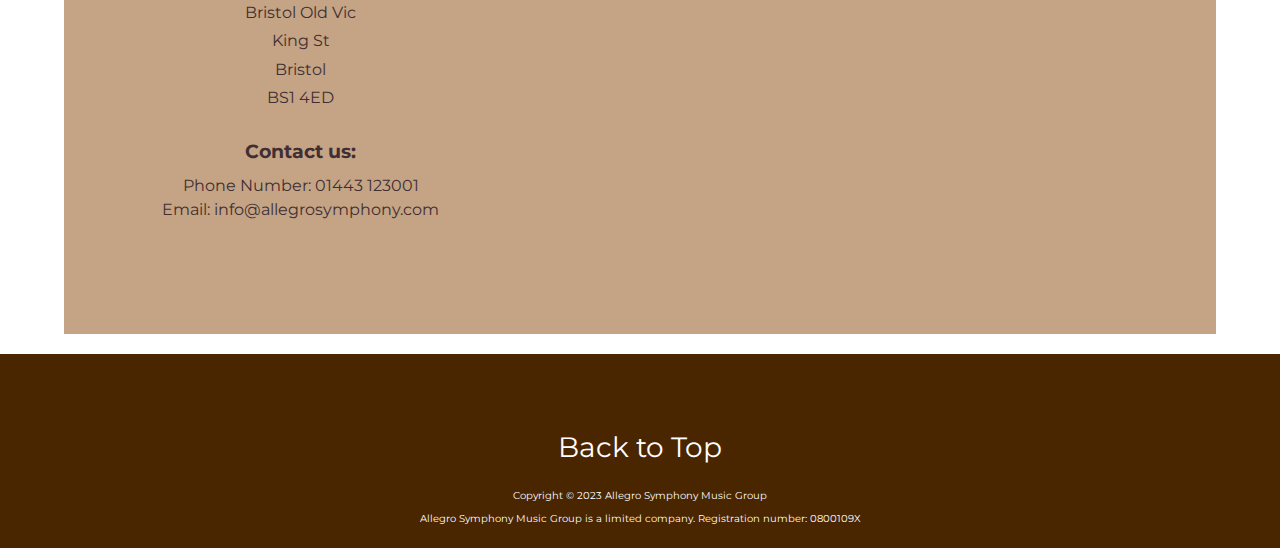
==== commit 9c2582fd: "mobile css initial layout" ====
--- a/index.html
+++ b/index.html
@@ -50,8 +50,6 @@
                     <p>We look forward to seeing you.</p>
                 </div>
             </div>
-
-            <!-- <img src="assets/images/orchestra-starters.jpg" alt="flute players in orchestra"> -->
         </section>
 
         <!-- section clickthrough, image links to other pages on the website -->
--- a/assets/css/style.css
+++ b/assets/css/style.css
@@ -14,7 +14,8 @@
     font-family: 'Montserrat', sans-serif;
 }
 
-h2, h3 {
+h2,
+h3 {
     padding: 15px 5px;
 }
 
@@ -33,7 +34,10 @@
     width: auto;
 }
 
-a, a:hover, a:visited, a:active {
+a,
+a:hover,
+a:visited,
+a:active {
     color: inherit;
     text-decoration: none;
 }
@@ -48,6 +52,7 @@
 legend {
     padding: 15px 5px;
 }
+
 /********************************************************************************************************************************************************/
 
 
@@ -95,7 +100,7 @@
     text-align: center;
     z-index: 1;
 }
-  
+
 #navBar #menu {
     list-style-type: none;
     overflow: hidden;
@@ -104,7 +109,7 @@
     margin: 0;
     display: none;
 }
-  
+
 #navBar a {
     color: white;
     padding: 14px 16px;
@@ -113,7 +118,7 @@
     display: block;
     text-align: center;
 }
-  
+
 #navBar a.burgerIcon {
     background: #492600;
     display: block;
@@ -125,9 +130,10 @@
 }
 
 .active {
-    background-color: #734a26; 
-    color: white;
-}
+    background-color: #734a26;
+    color: white;
+}
+
 /********************************************************************************************************************************************************/
 
 
@@ -174,6 +180,7 @@
 .textBodyRight {
     text-align: right;
 }
+
 /********************************************************************************************************************************************************/
 
 
@@ -235,6 +242,7 @@
     padding: 8px;
     border-radius: 10px;
 }
+
 /********************************************************************************************************************************************************/
 
 
@@ -266,69 +274,6 @@
     height: 400px;
     width: 58%;
     padding: 5px;
-}
-/*******************************************************************************************************************************************************/
-
-
-/* About Page People Info Sections ********************************************************************************************************************/
-.sectionLeft {
-    text-align: center;
-    /* height: 365px; */
-    width: 48%;
-    margin-left: 10px;
-    padding-bottom: 10px;
-}
-
-.sectionLeft img {
-    /* height: 90%; */
-    bottom: 0;
-    float: left;
-    padding-left: 5%;
-}
-
-.sectionLeft div {
-    height: 90%;
-    text-align: left;
-    bottom: 0;
-    float: right;
-    width: 60%;
-    margin-top: 5%;
-}
-
-.sectionRight {
-    text-align: center;
-    /* height: 365px; */
-    width: 48%;
-    margin-left: 10px;
-    padding-bottom: 10px;
-}
-
-.sectionRight img {
-    /* height: 90%; */
-    bottom: 0;
-    float: right;
-    padding-right: 5%;
-}
-
-.sectionRight div {
-    height: 90%;
-    text-align: right;
-    bottom: 0;
-    float: left;
-    width: 60%;
-    margin-top: 5%;
-}
-/*******************************************************************************************************************************************************/
-
-
-/* About Page Schedule Section children properties ***************************************************************************************************/
-#aboutPartnerGroups {
-    /* width: 100%; */
-    display: flex;
-    flex-direction: column;
-    /* flex-wrap: nowrap; */
-    /* justify-content: space-around; */
-    padding-bottom: 10px;
 }
 /*******************************************************************************************************************************************************/
 
@@ -362,7 +307,8 @@
     transform: rotateY(180deg);
 }
 
-.flipBoxFront, .flipBoxBack {
+.flipBoxFront,
+.flipBoxBack {
     position: absolute;
     width: 100%;
     height: 100%;
@@ -378,24 +324,24 @@
     color: white;
 }
 
-#flipBoxBrass{
+#flipBoxBrass {
     background-image: url("../images/orchestra-trumpets.jpg");
     background-size: cover;
     height: 350px;
 }
 
-#flipBoxWood{
+#flipBoxWood {
     background-image: url("../images/orchestra-flutes.jpg");
     background-size: cover;
 }
 
-#flipBoxChoir{
+#flipBoxChoir {
     background-image: url("../images/orchestra-choir.jpg");
     background-size: cover;
 }
 
 .buttonLink {
-    color: white;    
+    color: white;
 }
 
 .buttonLink a {
@@ -419,37 +365,6 @@
     transform: rotateY(180deg);
 }
 /********************************************************************************************************************************************************/
-
-
-/* Classes Page Info Section ********************************************************************************************************************/
-#sectionThird {
-    background-color: #c4a484;
-    /* text-align: center; */
-    margin: 10px;
-    /* height: 500px;  */
-    height: 365px;
-}
-
-#sectionThird div {
-    color: black;
-    /* background-color: rgba(0,0,0, 0.6); */
-    width: 32%;
-    height: 300px;
-    float: left;
-    padding: 30px 0 0 10px;
-    text-align: center;
-    margin: 2px;
-    overflow: scroll;
-    scrollbar-color: #492600 white;
-    scrollbar-width: auto;
-}
-
-.classesAbout {
-    height: 300px;
-    overflow: scroll;
-    scrollbar-color: #492600 white;
-    scrollbar-width: auto;
-}
 
 
 /* Classes Page Schedule Section children properties ***************************************************************************************************/
@@ -464,7 +379,7 @@
     text-align: center;
 }
 
-#classesSchedule > div {
+#classesSchedule>div {
     background-color: rgba(0, 0, 0, 0.6);
 }
 
@@ -491,6 +406,7 @@
     justify-content: center;
     margin: 10px 2px;
 }
+
 /*******************************************************************************************************************************************************/
 
 
@@ -528,7 +444,8 @@
 
 select {
     padding: 10px;
-    border-radius: 10px;;
+    border-radius: 10px;
+    ;
 }
 
 textarea {
@@ -543,9 +460,9 @@
 }
 
 .formButton {
-    padding:10px; 
-    display: flex; 
-    flex-direction: row; 
+    padding: 10px;
+    display: flex;
+    flex-direction: row;
     justify-content: center;
 }
 
@@ -554,6 +471,7 @@
     margin: auto;
     text-align: center;
 }
+
 /*******************************************************************************************************************************************************/
 
 
@@ -570,6 +488,7 @@
 #contactAddress h2 {
     padding-bottom: 5%;
 }
+
 /*******************************************************************************************************************************************************/
 
 
@@ -602,6 +521,7 @@
     border: none;
     border-radius: 5px;
 }
+
 /*******************************************************************************************************************************************************/
 
 
@@ -640,114 +560,7 @@
     padding: 15px;
     font-size: x-small;
 }
-/********************************************************************************************************************************************************/
-
-
-.stickyTitle {
-    position: sticky;
-    top: 0;
-    text-align: center;
-    margin-bottom: 2px;
-    background-color: #c4a484;
-}
-
-/* All Pages Mobile first queries ***********************************************************************************************************************/
-/* Larger than mobile */
-@media only screen and (min-width: 350px) {
-
-    /* Mobile burger navbar created with modified template code from https://www.w3schools.com/howto/howto_css_flip_box.asp */
-    #homeClickthrough {
-        flex-direction: column;
-    }
-
-    .displayRow {
-        flex-direction: column;
-    }
-}
-
-/* Larger than phablet */
-@media only screen and (min-width: 550px) {
-
-    #homeClickthrough {
-        flex-direction: column;
-    }
-
-    .displayRow {
-        flex-direction: column;
-    }
-}
-
-/* Larger than tablet */
-@media only screen and (min-width: 750px) {
-
-    #navBar {
-        position: sticky;
-        top: 0;
-        text-align: center;
-    }
-
-    #navBar #menu {
-        list-style-type: none;
-        overflow: hidden;
-        background-color: #492600;
-        padding: 0;
-        margin: 0;
-        display: block;
-    }
-
-    #navBar li {
-        display: inline-block;
-        font-size: large;
-    }
-
-    #navBar a {
-        color: white;
-        padding: 14px 16px;
-        text-decoration: none;
-        font-size: 17px;
-        display: inline-block;
-        text-align: center;
-    }
-
-    #navBar a.burgerIcon {
-        display: none;
-    }
-
-    #navBar a:hover {
-        background-color: #734a26;
-        color: white;
-    }
-
-    .active {
-        background-color: #734a26; 
-        color: white;
-    } 
-
-    #homeClickthrough {
-        flex-direction: row;
-    }
-
-    .displayRow {
-        flex-direction: column;
-    }
-}
-
-/* Larger than desktop */
-@media only screen and (min-width: 1000px) {
-
-}
-
-/* Larger than Desktop HD */
-@media only screen and (min-width: 1200px) {
-
-    #homeClickthrough {
-        flex-direction: row;
-    }
-
-    .displayRow {
-        flex-direction: row;
-    }
-}
+
 /********************************************************************************************************************************************************/
 
 
@@ -759,7 +572,7 @@
     padding: 10px 2px;
 }
 
-.flexColumn > h2 {
+.flexColumn>h2 {
     padding: 15px;
 }
 
@@ -782,7 +595,7 @@
     /* width: 32%; */
 }
 
-.flexBox > p {
+.flexBox>p {
     padding: 5px 0;
 }
 
@@ -802,4 +615,183 @@
     margin-left: 10px;
     margin-right: 10px;
     overflow: none;
-}+}
+
+.stickyTitle {
+    position: sticky;
+    top: 0;
+    text-align: center;
+    margin-bottom: 2px;
+    background-color: #c4a484;
+}
+
+/* All Pages Mobile first queries ***********************************************************************************************************************/
+/* Larger than mobile */
+@media only screen and (min-width: 350px) and (max-width: 549px) {
+
+    img {
+        width: 98%;
+        height: auto;
+    }
+
+    .container {
+        margin-bottom: 5px;
+    }
+
+    .containerFlip {
+        width: auto;
+        margin-bottom: 5px;
+    }
+
+    .classesScheduleBox {
+        width: auto;
+        margin: 5px 2px;
+    }
+
+    /* Mobile burger navbar created with modified template code from https://www.w3schools.com/howto/howto_css_flip_box.asp */
+    #homeClickthrough {
+        flex-direction: column;
+    }
+
+    .displayRow {
+        flex-direction: column;
+    }
+
+    #address {
+        /* border: 2px solid #402e32; */
+        /* height: 400px; */
+        width: 98%;
+    }
+
+    #map {
+        /* border: 2px solid #402e32; */
+        height: 450px;
+        width: 98%;
+        /* padding: 5px; */
+    }
+
+    .flexRow {
+        flex-direction: column;
+        width: 100%;
+    }
+
+    .container {
+        width: 100%
+    }
+
+    #contactSignup {
+        width: 95%;
+        margin: 20px 5%;
+    }
+
+    #contactSignup form {
+        width: 100%;
+    }
+
+    #contactSignup fieldset {
+        width: 100%;
+        text-align: left;
+    }
+
+    #contactSignup div label {
+        display: block;
+    }
+
+    textarea {
+        width: 100%;
+        padding: 0;
+    }
+
+    #contactAddress {
+        width: auto;
+        margin-left: 5%;
+    }
+}
+
+/* Larger than phablet */
+@media only screen and (min-width: 550px) and (max-width: 749px) {
+
+    #homeClickthrough {
+        flex-direction: column;
+    }
+
+    .displayRow {
+        flex-direction: column;
+    }
+}
+
+/* Larger than tablet */
+@media only screen and (min-width: 750px) and (max-width: 999px) {
+
+    #navBar {
+        position: sticky;
+        top: 0;
+        text-align: center;
+    }
+
+    #navBar #menu {
+        list-style-type: none;
+        overflow: hidden;
+        background-color: #492600;
+        padding: 0;
+        margin: 0;
+        display: block;
+    }
+
+    #navBar li {
+        display: inline-block;
+        font-size: large;
+    }
+
+    #navBar a {
+        color: white;
+        padding: 14px 16px;
+        text-decoration: none;
+        font-size: 17px;
+        display: inline-block;
+        text-align: center;
+    }
+
+    #navBar a.burgerIcon {
+        display: none;
+    }
+
+    #navBar a:hover {
+        background-color: #734a26;
+        color: white;
+    }
+
+    .active {
+        background-color: #734a26;
+        color: white;
+    }
+
+    #homeClickthrough {
+        flex-direction: row;
+    }
+
+    .displayRow {
+        flex-direction: column;
+    }
+}
+
+/* Larger than desktop */
+@media only screen and (min-width: 1000px) and (max-width: 1199px) {
+
+}
+
+/* Larger than Desktop HD */
+@media only screen and (min-width: 1200px) and (max-width: 1400px) {
+
+    #homeClickthrough {
+        flex-direction: row;
+    }
+
+    .displayRow {
+        flex-direction: row;
+    }
+}
+
+/********************************************************************************************************************************************************/
+
+
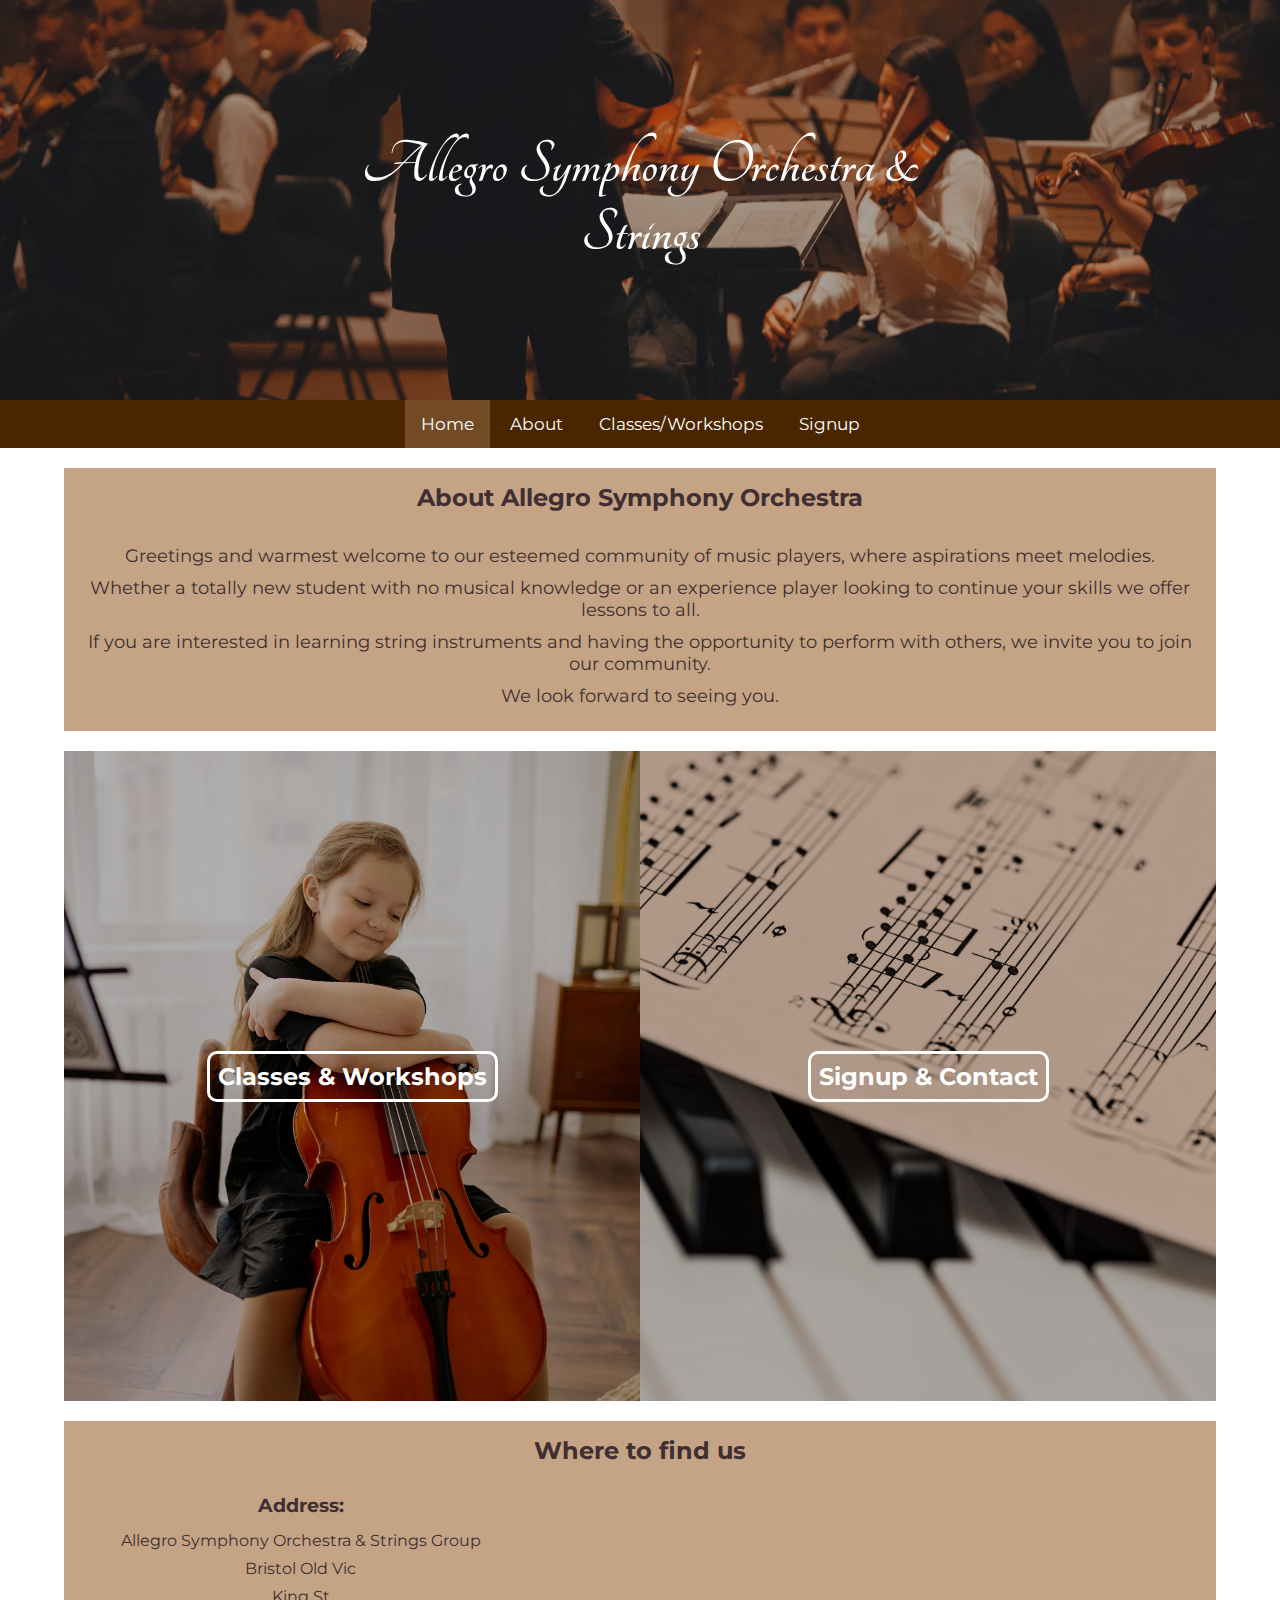
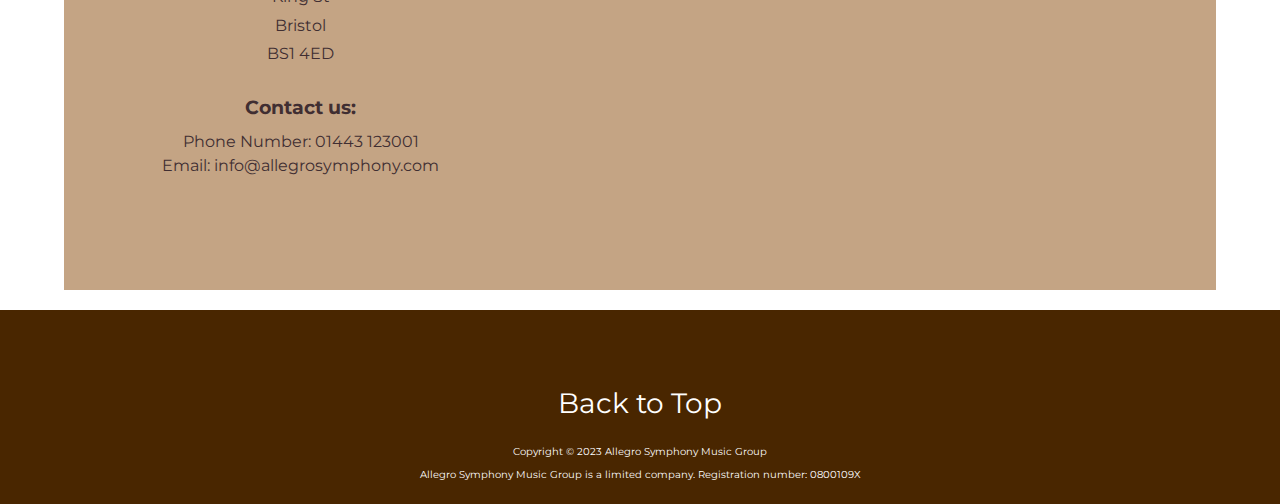
==== commit cf6e9030: "files renamed, readme spell checked and errors corrected" ====
--- a/index.html
+++ b/index.html
@@ -33,7 +33,7 @@
                 <li><a class="active" href="index.html"  aria-label="Homepage for the music group">Home</a></li>
                 <li><a href="about.html" aria-label="Information about the music group">About</a></li>
                 <li><a href="classes.html"  aria-label="Scheduling of different classes and workshops">Classes/Workshops</a></li>
-                <li><a href="signup_form.html"  aria-label="Signup as new applicatant or teacher to the music group">Signup</a></li>
+                <li><a href="signupForm.html"  aria-label="Signup as new applicatant or teacher to the music group">Signup</a></li>
             </ul>
         </nav>
 
@@ -61,7 +61,7 @@
 
             <!-- section signup, redirects to webpage with signups for new students and teachers -->
             <div id="homeSignup">
-                <h2><a href="signup_form.html" aria-label="Link to Signup Page">Signup & Contact</a></h2>
+                <h2><a href="signupForm.html" aria-label="Link to Signup Page">Signup & Contact</a></h2>
             </div>
         </section>
 
--- a/assets/css/style.css
+++ b/assets/css/style.css
@@ -165,7 +165,7 @@
 }
 
 .textBody {
-    padding: 3rem;
+    padding: 1rem;
     /* border: 2px solid #402e32; */
 }
 
@@ -199,7 +199,7 @@
 
     background-color: #492600;
     color: white;
-    background-image: url("../images/cello_child.jpg");
+    background-image: url("../images/cello-child.jpg");
 
     background-position: center;
     background-repeat: no-repeat;
@@ -506,7 +506,7 @@
     border-radius: 10px;
     box-shadow: 0 0 15px 4px rgba(156, 95, 15, 0.06);
     background-color: rgba(233, 233, 237, 1.0);
-    min-width: 225px;
+    min-width: 320px;
 }
 
 #ContactNewsletter legend {
@@ -627,7 +627,7 @@
 
 /* All Pages Mobile first queries ***********************************************************************************************************************/
 /* Larger than mobile */
-@media only screen and (min-width: 350px) and (max-width: 549px) {
+@media only screen and (min-width: 290px) and (max-width: 549px) {
 
     img {
         width: 98%;
@@ -661,6 +661,8 @@
         /* border: 2px solid #402e32; */
         /* height: 400px; */
         width: 98%;
+        height: auto;
+        padding-bottom: 15px;
     }
 
     #map {
@@ -679,6 +681,10 @@
         width: 100%
     }
 
+    .classesScheduleBox {
+        border: 1px solid white;
+    }
+
     #contactSignup {
         width: 95%;
         margin: 20px 5%;
@@ -690,16 +696,28 @@
 
     #contactSignup fieldset {
         width: 100%;
-        text-align: left;
+        text-align: center;
     }
 
     #contactSignup div label {
         display: block;
     }
 
+    #contactSignup div input {
+        width: 90%;
+    }
+
+    #contactSignup div select {
+        width: 90%;
+    }
+
     textarea {
-        width: 100%;
+        width: 90%;
         padding: 0;
+    }
+
+    .textBodyLeft, .textBodyRight {
+        text-align: center;
     }
 
     #contactAddress {
@@ -776,19 +794,48 @@
 }
 
 /* Larger than desktop */
-@media only screen and (min-width: 1000px) and (max-width: 1199px) {
-
-}
-
-/* Larger than Desktop HD */
-@media only screen and (min-width: 1200px) and (max-width: 1400px) {
-
-    #homeClickthrough {
-        flex-direction: row;
-    }
-
-    .displayRow {
-        flex-direction: row;
+@media only screen and (min-width: 1000px) {
+    #navBar {
+        position: sticky;
+        top: 0;
+        text-align: center;
+    }
+
+    #navBar #menu {
+        list-style-type: none;
+        overflow: hidden;
+        background-color: #492600;
+        padding: 0;
+        margin: 0;
+        display: block;
+    }
+
+    #navBar li {
+        display: inline-block;
+        font-size: large;
+    }
+
+    #navBar a {
+        color: white;
+        padding: 14px 16px;
+        text-decoration: none;
+        font-size: 17px;
+        display: inline-block;
+        text-align: center;
+    }
+
+    #navBar a.burgerIcon {
+        display: none;
+    }
+
+    #navBar a:hover {
+        background-color: #734a26;
+        color: white;
+    }
+
+    .active {
+        background-color: #734a26;
+        color: white;
     }
 }
 
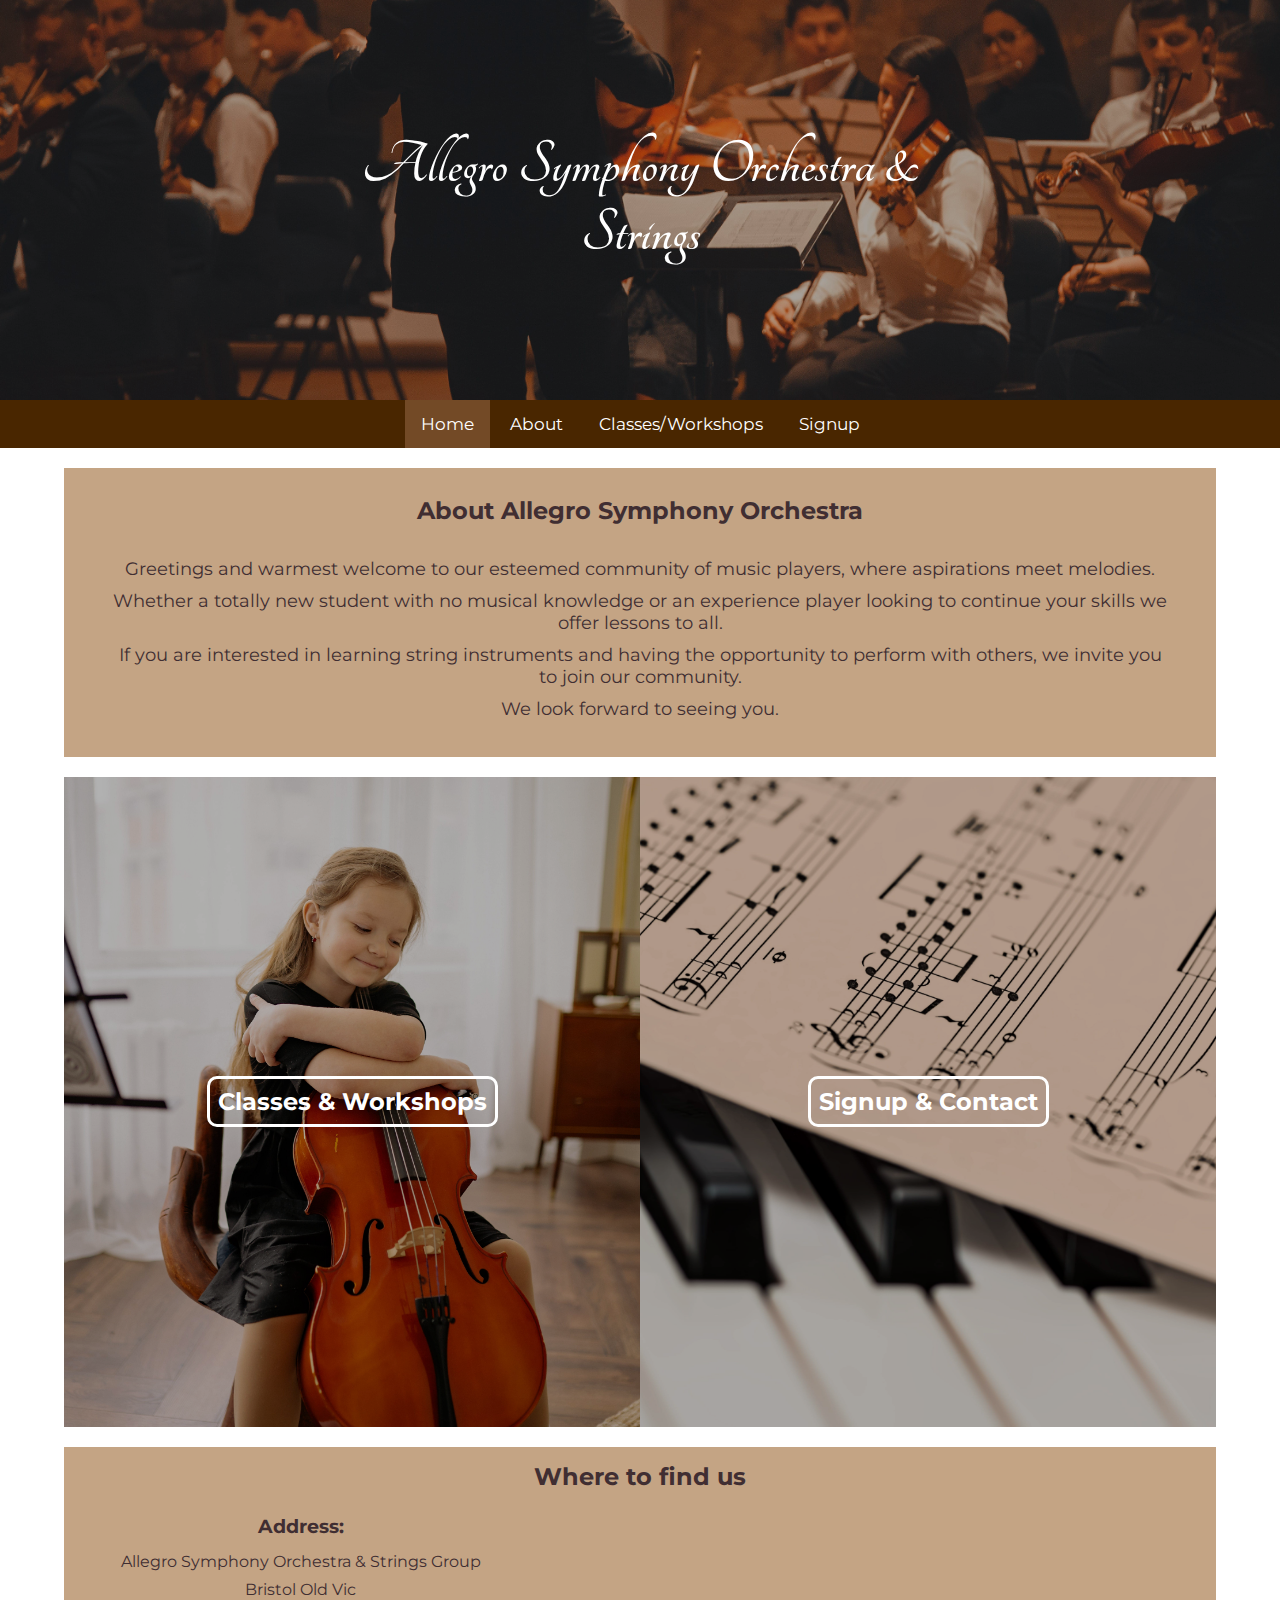
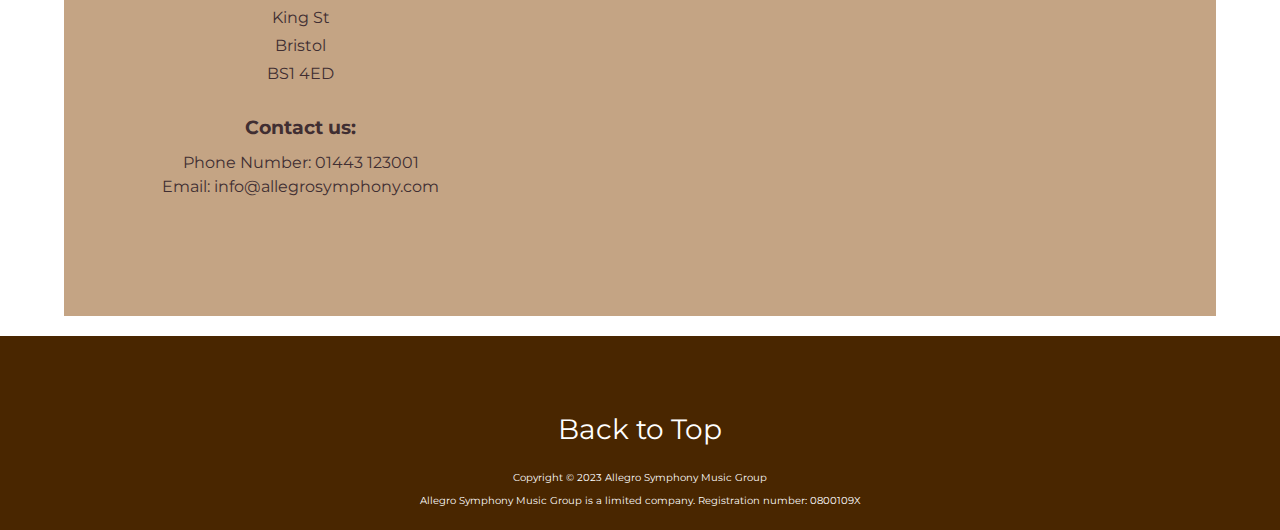
==== commit 0909993b: "About page resizing issues fixed" ====
--- a/index.html
+++ b/index.html
@@ -84,7 +84,8 @@
                     <a href="https://mail.google.com/" target="_blank" aria-label="link to send us an email">Email: info@allegrosymphony.com</a><br>
                 </div>
     
-                <iframe id="map" width="600" height="450" style="border:0" loading="lazy" allowfullscreen src="https://www.google.com/maps/embed/v1/view?zoom=17&center=51.4520%2C-2.5943&key=AIzaSyDOvRemYb4mXgLWiJe-MVTyju1aBvgNaJ4" aria-label="Map showing location of Old Vic location"></iframe>         
+                <iframe id="map" width="600" height="450" style="border:0" loading="lazy" allowfullscreen src="https://www.google.com/maps/embed/v1/view?zoom=17&center=51.4520%2C-2.5943&key=AIzaSyDOvRemYb4mXgLWiJe-MVTyju1aBvgNaJ4" aria-label="Map showing location of Old Vic location"></iframe>
+            </div>        
         </section>
 
         <!-- footer including social media links, copyright and back to top nav -->
--- a/assets/css/style.css
+++ b/assets/css/style.css
@@ -52,7 +52,6 @@
 legend {
     padding: 15px 5px;
 }
-
 /********************************************************************************************************************************************************/
 
 
@@ -62,9 +61,6 @@
     top: 0;
     width: 100%;
     background-color: #492600;
-    /* color: white; */
-    /* text-align: center;  */
-    /* font-size: x-large;  */
 }
 
 .headerImage {
@@ -133,7 +129,6 @@
     background-color: #734a26;
     color: white;
 }
-
 /********************************************************************************************************************************************************/
 
 
@@ -142,7 +137,6 @@
     flex-direction: row;
     flex-wrap: nowrap;
     justify-content: center;
-    align-items: center;
 }
 
 
@@ -151,7 +145,7 @@
     height: fit-content;
     display: flex;
     flex-direction: column;
-    /* align-items: center; */
+    padding: 1% 2%;
 }
 
 #homeAbout h2 {
@@ -159,14 +153,12 @@
 }
 
 #homeAbout img {
-    /* border: 2px solid #402e32; */
     height: 450px;
     padding: 5px;
 }
 
 .textBody {
     padding: 1rem;
-    /* border: 2px solid #402e32; */
 }
 
 .textBody p {
@@ -175,12 +167,13 @@
 
 .textBodyLeft {
     text-align: left;
+    padding: 2%;
 }
 
 .textBodyRight {
     text-align: right;
-}
-
+    padding: 2%;
+}
 /********************************************************************************************************************************************************/
 
 
@@ -189,7 +182,6 @@
     display: flex;
     flex-direction: row;
     flex-wrap: nowrap;
-    /* width: 100%; */
     text-align: center;
 }
 
@@ -204,7 +196,6 @@
     background-position: center;
     background-repeat: no-repeat;
     background-size: cover;
-    /* position: relative; */
 
     box-shadow: inset 0 0 0 100vmax rgba(0, 0, 0, .3);
 
@@ -229,7 +220,6 @@
     background-position: center;
     background-repeat: no-repeat;
     background-size: cover;
-    /* position: relative; */
 
     box-shadow: inset 0 0 0 100vmax rgba(0, 0, 0, .3);
 
@@ -242,21 +232,18 @@
     padding: 8px;
     border-radius: 10px;
 }
-
 /********************************************************************************************************************************************************/
 
 
 /* Home Page Contact Section children properties *******************************************************************************************************/
 #homeContact {
     height: fit-content;
-    /* width: 100%; */
     display: flex;
     flex-direction: column;
     flex-wrap: nowrap;
 }
 
 #address {
-    /* border: 2px solid #402e32; */
     height: 400px;
     width: 40%;
 }
@@ -270,13 +257,21 @@
 }
 
 #map {
-    /* border: 2px solid #402e32; */
     height: 400px;
     width: 58%;
     padding: 5px;
 }
 /*******************************************************************************************************************************************************/
 
+/* About Page General Section properties ********************************************************************************************************************/
+#aboutGeneral {
+    padding: 1% 2%;
+}
+
+#aboutPartner {
+    align-items: center;
+}
+/*******************************************************************************************************************************************************/
 
 /* About Page Image Box flip actions ********************************************************************************************************************/
 .flipImg {
@@ -289,13 +284,9 @@
     width: 100%;
     height: 100%;
     perspective: 1000px;
-    /* padding-left: 5%; */
-    /* padding-top: 1%; */
-    /* display: inline-block; */
 }
 
 .flipBoxInner {
-    /* position: relative; */
     width: 100%;
     height: 350px;
     text-align: center;
@@ -324,6 +315,12 @@
     color: white;
 }
 
+.flipBoxFront a {
+    border: 3px solid white;
+    padding: 3px;
+    border-radius: 10px;
+}
+
 #flipBoxBrass {
     background-image: url("../images/orchestra-trumpets.jpg");
     background-size: cover;
@@ -385,7 +382,6 @@
 
 .classesScheduleContainer {
     color: #fafafa;
-    /* background-color: rgba(0, 0, 0, 0.6); */
     text-align: center;
 }
 
@@ -394,9 +390,7 @@
 }
 
 .classesScheduleBox {
-    /* border: 1px solid blue; */
     height: 250px;
-    /* background-color: aquamarine; */
     width: 32%;
 
     background-color: rgba(0, 0, 0, 0.6);
@@ -406,7 +400,13 @@
     justify-content: center;
     margin: 10px 2px;
 }
-
+/*******************************************************************************************************************************************************/
+
+
+/* Contact Page General Section properties ********************************************************************************************************************/
+#contactGeneral {
+    padding: 1% 2%;
+}
 /*******************************************************************************************************************************************************/
 
 
@@ -415,9 +415,7 @@
     background-color: inherit;
     border: 5px solid #c4a484;
     text-align: center;
-    /* flex: 1; */
-    width: 66%;
-    margin-right: 1%;
+    padding: 1% 2%;
 }
 
 #contactSignup input {
@@ -429,12 +427,9 @@
 
 #contactSignup fieldset {
     text-align: center;
-    /* display: block; */
 }
 
 #contactSignup div {
-    /* border: 1px solid #492600; */
-    /* width: 100%; */
     padding: 5px 0;
 }
 
@@ -445,7 +440,6 @@
 select {
     padding: 10px;
     border-radius: 10px;
-    ;
 }
 
 textarea {
@@ -453,6 +447,8 @@
     border-radius: 10px;
     box-shadow: 0 0 15px 4px rgba(156, 95, 15, 0.06);
     background-color: rgba(233, 233, 237, 1.0);
+    resize: none;
+    width: 80%;
 }
 
 .block-label {
@@ -471,24 +467,20 @@
     margin: auto;
     text-align: center;
 }
-
 /*******************************************************************************************************************************************************/
 
 
 /* Contact Page Contact Details Section properties ****************************************************************************************************/
 #contactAddress {
     text-align: center;
-    /* flex: 1; */
     align-self: stretch;
-    width: 33%;
     height: auto;
-    margin-left: 1%;
+    padding: 1% 2%;
 }
 
 #contactAddress h2 {
     padding-bottom: 5%;
 }
-
 /*******************************************************************************************************************************************************/
 
 
@@ -497,16 +489,17 @@
     background-color: inherit;
     border: 5px solid #c4a484;
     text-align: center;
-    /* height: 100px; */
     height: fit-content;
+    padding: 1% 2%;
 }
 
 #ContactNewsletter input {
-    padding: 10px;
+    padding: 10px 2%;
     border-radius: 10px;
     box-shadow: 0 0 15px 4px rgba(156, 95, 15, 0.06);
     background-color: rgba(233, 233, 237, 1.0);
-    min-width: 320px;
+    width: 320px;
+    max-width: 80%;
 }
 
 #ContactNewsletter legend {
@@ -521,23 +514,12 @@
     border: none;
     border-radius: 5px;
 }
-
 /*******************************************************************************************************************************************************/
 
 
 /* All pages Footer and its children properties *********************************************************************************************************/
 .footer {
-    /* position: relative; */
-    /* left: 0; */
-    /* bottom: 0; */
-    /* height: 165px; */
-    /* width: 100%; */
     background-color: #492600;
-
-    /* justify-content: center; */
-    /* align-items: center; */
-
-    /* text-align: center; */
     color: white;
     font-size: 175%;
 }
@@ -560,7 +542,6 @@
     padding: 15px;
     font-size: x-small;
 }
-
 /********************************************************************************************************************************************************/
 
 
@@ -583,25 +564,27 @@
     margin-bottom: 20px;
 }
 
+.flexRow img {
+    margin: 1%;
+    background-color: grey;
+    position: inherit;
+}
+
 .flexCol {
     display: flex;
     flex-direction: column;
 }
 
 .flexBox {
-    /* border: 1px solid blue; */
-    /* border: 1px solid #492600; */
     background-color: #c4a484;
-    /* width: 32%; */
-}
-
-.flexBox>p {
+}
+
+.flexBox > p {
     padding: 5px 0;
 }
 
 .container {
     height: auto;
-    width: 49%;
     margin-left: 0;
     margin-right: 0;
     overflow: scroll;
@@ -614,7 +597,7 @@
     width: 49%;
     margin-left: 10px;
     margin-right: 10px;
-    overflow: none;
+    overflow: hidden;
 }
 
 .stickyTitle {
@@ -635,11 +618,13 @@
     }
 
     .container {
-        margin-bottom: 5px;
+        border-top: 2px solid white;
+        padding: 2%;
     }
 
     .containerFlip {
-        width: auto;
+        width: 90%;
+        font-size: small;
         margin-bottom: 5px;
     }
 
@@ -648,9 +633,10 @@
         margin: 5px 2px;
     }
 
-    /* Mobile burger navbar created with modified template code from https://www.w3schools.com/howto/howto_css_flip_box.asp */
+    /* Mobile burger navbar created with modified template code from https://www.w3schools.com/howto/howto_js_topnav_responsive.asp */
     #homeClickthrough {
         flex-direction: column;
+        font-size: small;
     }
 
     .displayRow {
@@ -658,18 +644,14 @@
     }
 
     #address {
-        /* border: 2px solid #402e32; */
-        /* height: 400px; */
         width: 98%;
         height: auto;
         padding-bottom: 15px;
     }
 
     #map {
-        /* border: 2px solid #402e32; */
         height: 450px;
         width: 98%;
-        /* padding: 5px; */
     }
 
     .flexRow {
@@ -677,8 +659,9 @@
         width: 100%;
     }
 
-    .container {
-        width: 100%
+    .flexRow img {
+        width: 98%;
+        height: auto;
     }
 
     .classesScheduleBox {
@@ -686,7 +669,6 @@
     }
 
     #contactSignup {
-        width: 95%;
         margin: 20px 5%;
     }
 
@@ -703,7 +685,7 @@
         display: block;
     }
 
-    #contactSignup div input {
+    .formInput {
         width: 90%;
     }
 
@@ -729,12 +711,79 @@
 /* Larger than phablet */
 @media only screen and (min-width: 550px) and (max-width: 749px) {
 
+    .flexRow {
+        flex-direction: column;
+        width: 100%;
+    }
+
+    .flexRow img {
+        width: 98%;
+        height: auto;
+    }
+
+    .container {
+        border-top: 2px solid white;
+        padding: 2%;
+    }
+
+    .containerFlip {
+        font-size: small;
+        margin-bottom: 5px;
+    }
+
+    .classesScheduleBox {
+        width: auto;
+        margin: 5px 2px;
+        border: 1px solid white;
+    }
+
     #homeClickthrough {
         flex-direction: column;
     }
 
     .displayRow {
         flex-direction: column;
+    }
+
+    #address {
+        width: 98%;
+        height: auto;
+        padding-bottom: 15px;
+    }
+
+    #map {
+        height: 450px;
+        width: 98%;
+    }
+
+    #contactSignup {
+        margin: 20px 5%;
+    }
+
+    #contactSignup form {
+        width: 100%;
+    }
+
+    #contactSignup fieldset {
+        width: 100%;
+        text-align: center;
+    }
+
+    #contactSignup div label {
+        display: block;
+    }
+
+    .formInput {
+        width: 90%;
+    }
+
+    #contactSignup div select {
+        width: 90%;
+    }
+
+    textarea {
+        width: 90%;
+        padding: 0;
     }
 }
 
@@ -784,12 +833,48 @@
         color: white;
     }
 
+    .flexRow {
+        flex-direction: column;
+        width: 100%;
+    }
+
+    .flexRow img {
+        width: 98%;
+        height: auto;
+    }
+
+    .container {
+        border-top: 2px solid white;
+        padding: 2%;
+    }
+
+    .containerFlip {
+        font-size: small;
+        margin-bottom: 5px;
+    }
+
     #homeClickthrough {
         flex-direction: row;
     }
 
+    .classesScheduleBox {
+        width: auto;
+        margin: 5px 2px;
+    }
+
     .displayRow {
         flex-direction: column;
+    }
+
+    #address {
+        width: 98%;
+        height: auto;
+        padding-bottom: 15px;
+    }
+
+    #map {
+        height: 450px;
+        width: 98%;
     }
 }
 
@@ -837,8 +922,24 @@
         background-color: #734a26;
         color: white;
     }
+
+    .container {
+        width: 49%;
+    }
+
+    .containerClasses {
+        height: 300px;
+    }
+
+    #contactSignup {
+        width: 66%;
+        margin-right: 1%;
+    }
+
+    #contactAddress {
+        width: 33%;
+        margin-left: 1%;
+    }
 }
 
 /********************************************************************************************************************************************************/
-
-
